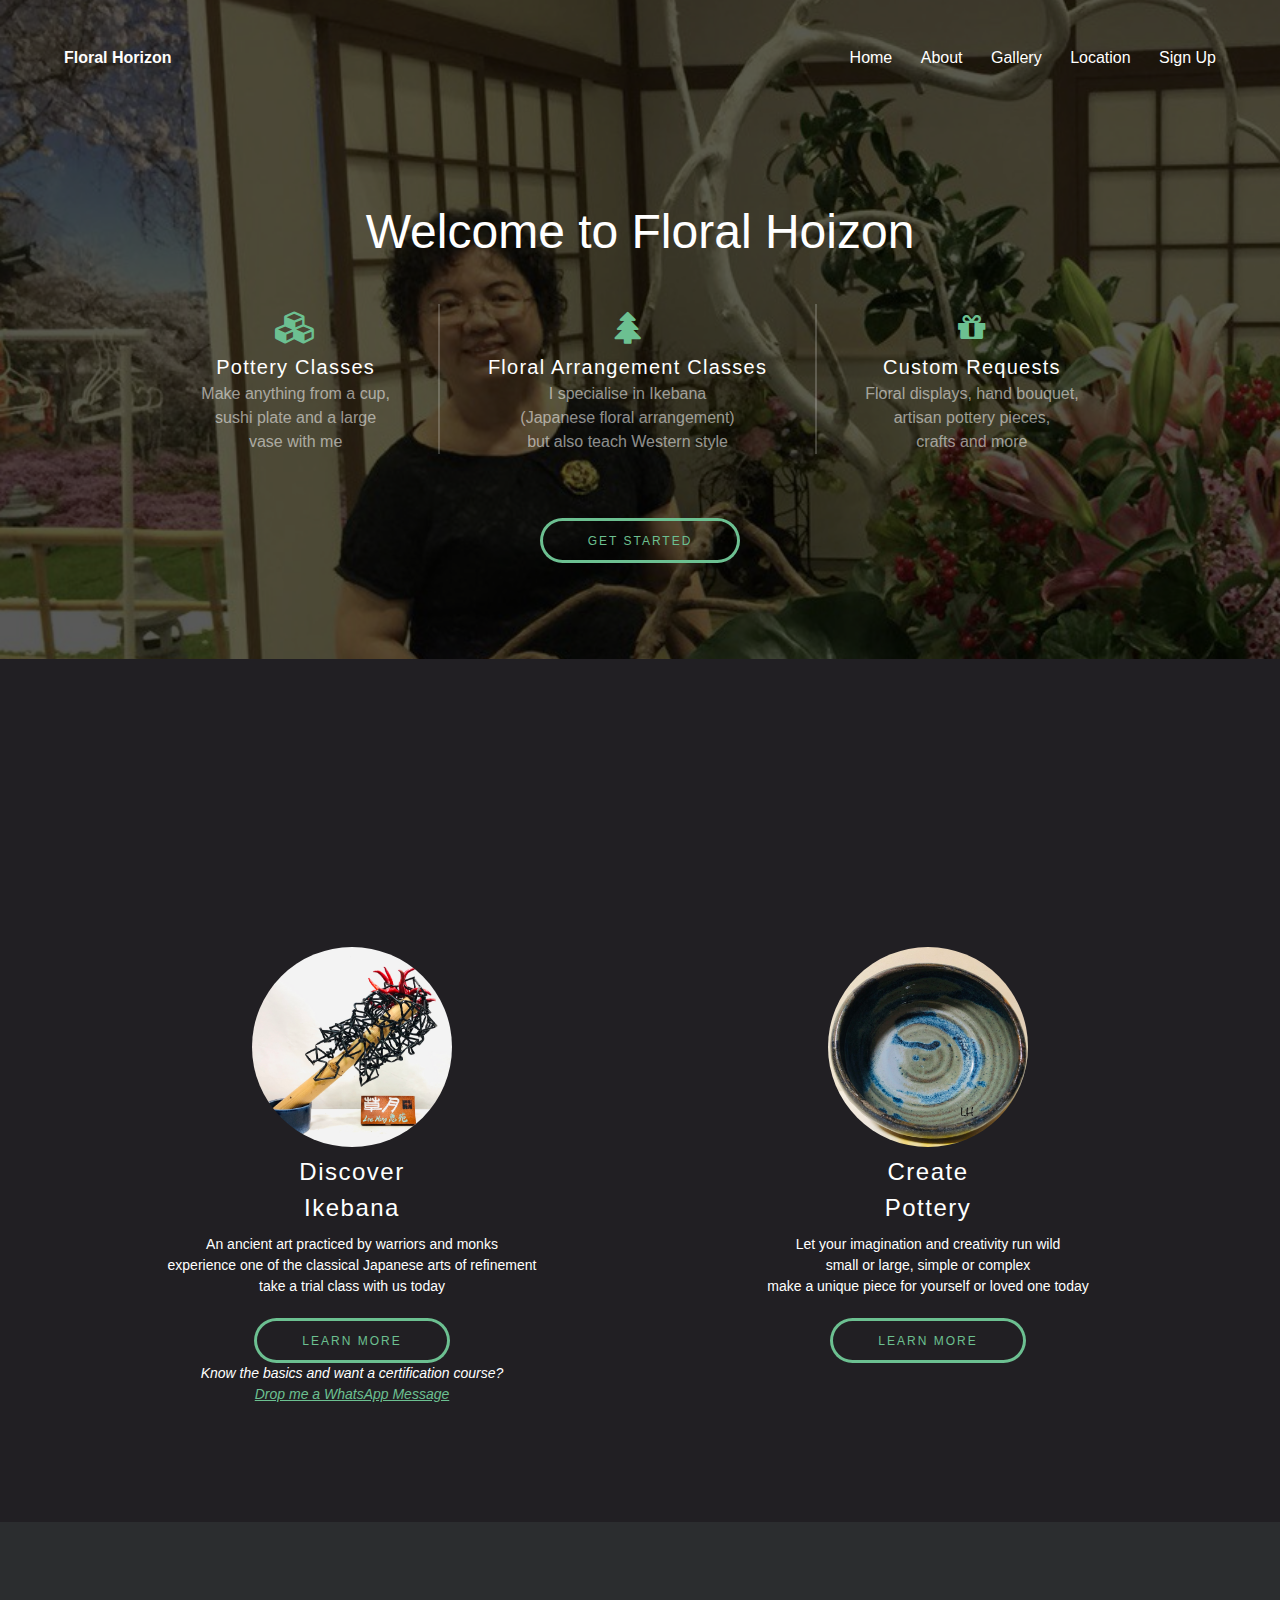
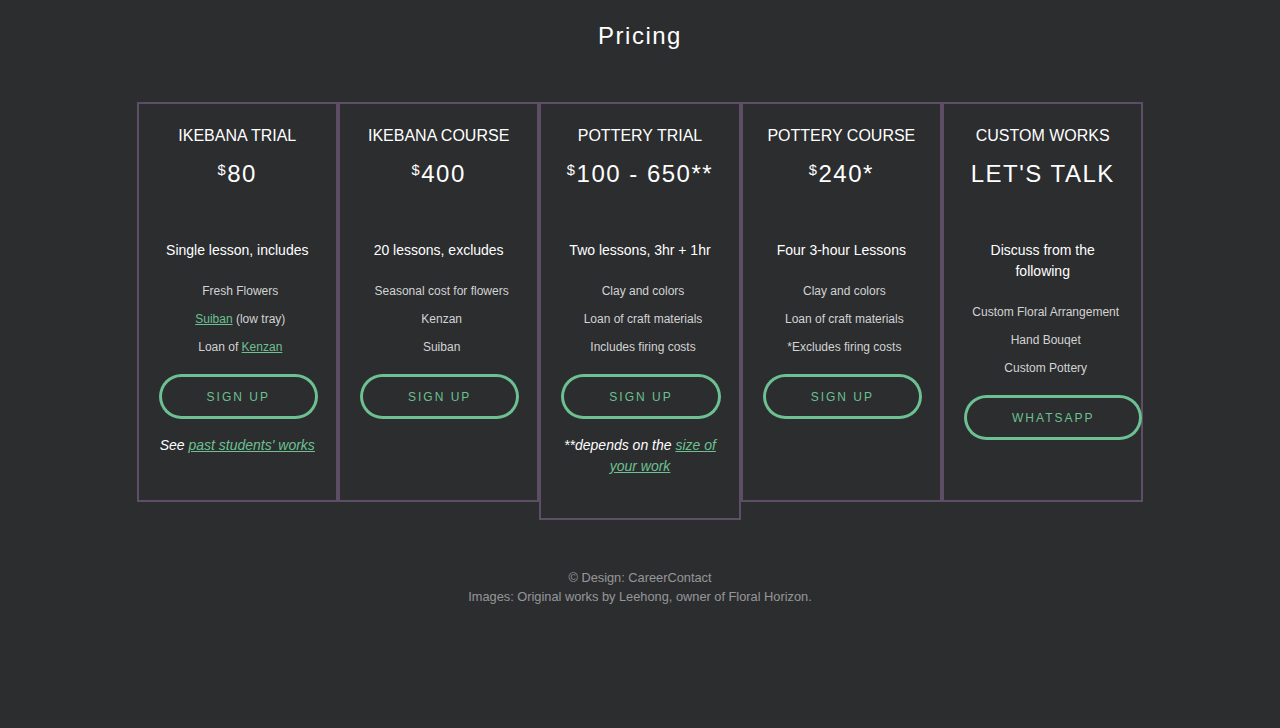
==== index.html @ 563e96a8 "added ikebana trial calendly url" ====
<!DOCTYPE HTML>
<html>
    <link rel="stylesheet" href="https://stackpath.bootstrapcdn.com/bootstrap/4.3.1/css/bootstrap.min.css" integrity="sha384-ggOyR0iXCbMQv3Xipma34MD+dH/1fQ784/j6cY/iJTQUOhcWr7x9JvoRxT2MZw1T" crossorigin="anonymous">

	<head>
		<title>Floral Horizon</title>
		<meta charset="utf-8" />
		<meta name="viewport" content="width=device-width, initial-scale=1" />
		<link rel="stylesheet" href="assets/css/main.css" />
	</head>
	<body>

		<!-- Header -->
			<header id="header">
				<div class="inner">
					<a href="index.html" class="logo"><strong>Floral Horizon</strong></a>
					<nav id="nav">
						<a href="index.html">Home</a>
                        <a href="about.html">About</a>
                        <a href="https://photos.app.goo.gl/8CASXF6sVvpEAdKy6">Gallery</a>
                        <a href="https://g.page/floral-horizon?share">Location</a>
						<a href="https://calendly.com/floralhorizon">Sign Up</a>
					</nav>
					<!-- <a href="#navPanel" class="navPanelToggle"><span class="fa fa-bars"></span></a> -->
				</div>
			</header>

		<!-- Banner -->
			<section id="banner">
				<div class="inner">
					<header>
						<h1>Welcome to Floral Hoizon</h1>
					</header>

					<div class="flex ">
						<div>
							<span class="icon fa-cubes"></span>
							<h3>Pottery Classes</h3>
							<p>Make anything from a cup, <br>sushi plate and a large<br> vase with me</p>
						</div>

                        <div>
							<span class="icon fa-tree"></span>
							<h3>Floral Arrangement Classes</h3>
							<p>I specialise in Ikebana <br>(Japanese floral arrangement)<br> but also teach Western style</p>
						</div>

						<div>
							<span class="icon fa-gift"></span>
							<h3>Custom Requests</h3>
							<p>Floral displays, hand bouquet,<br> artisan pottery pieces, <br> crafts and more</p>
						</div>

					</div>

					<footer>
						<a href="#" class="button1">Get Started</a>
					</footer>
				</div>
			</section>
    <!-- Social Validation-->
			<section id="three" class="wrapper align-center">
				<div class="inner">
                        <script src="https://apps.elfsight.com/p/platform.js" defer></script>
                        <div class="elfsight-app-27585637-2ee4-4f0c-b704-fde4260ad245"></div>
				</div>
            </section>

		<!-- Three -->
			<section id="three" class="wrapper align-center">
				<div class="inner">
					<div class="flex flex-2">
						<article>
							<div class="image round">
								<img src="images/pic01.jpg" height="200", width="200" alt="Ikebana" />
							</div>
							<header>
								<h3>Discover <br />Ikebana</h3>
							</header>
							<p>An ancient art practiced by warriors and monks<br />experience one of the classical Japanese arts of refinement<br />take a trial class with us today</p>
							<footer>
                                <a href="https://www.notion.so/leekahhow/Floral-Horizon-Floral-Arrangement-1-pax-b5958625cb704ef98c9a9e96dd840c4f" class="button1">Learn more</a>
                                <p><i>Know the basics and want a certification course? <br /> <a href="https://api.whatsapp.com/send/?phone=6597400781&text=I%27m+interested+in+your+Ikebana+Certification+Course&app_absent=0">Drop me a WhatsApp Message</a></p></i>
							</footer>
						</article>
						<article>
							<div class="image round">
								<img src="images/pic02.jpg" height="200", width="200" alt="Pottery" />
							</div>
							<header>
								<h3>Create<br /> Pottery</h3>
							</header>
							<p>Let your imagination and creativity run wild<br />small or large, simple or complex<br /> make a unique piece for yourself or loved one today</p>
							<footer>
								<a href="https://www.notion.so/leekahhow/Floral-Horizon-Custom-Pottery-Lesson-1-pax-33af28dbe95b40aa8fe22bbaa8488598" class="button1">Learn More</a>
							</footer>
						</article>
					</div>
				</div>
            </section>
            
		<!-- Footer -->
			<footer id="footer">
				<div class="inner">

					<h3>Pricing</h3>

                    <div class="container group">
                        <div class="grid-1-5">
                          <h2>Ikebana Trial</h2>
                          <h3><sup>$</sup>80</h3>
                          <p>Single lesson, includes</p>
                          <ul>
                            <li>Fresh Flowers</li>
                            <li><a href="https://www.notion.so/leekahhow/Floral-Horizon-Floral-Arrangement-1-pax-b5958625cb704ef98c9a9e96dd840c4f#aacd7828c951431887fbedc198107304">Suiban</a> (low tray)</li>
                            <li>Loan of <a href="https://www.notion.so/leekahhow/Floral-Horizon-Floral-Arrangement-1-pax-b5958625cb704ef98c9a9e96dd840c4f#aacd7828c951431887fbedc198107304">Kenzan</a></li>
                          </ul>
                          <a href="https://calendly.com/floralhorizon/ikebana-inperson" class="button1">Sign Up</a>
                          <i><p class ="pt-3">See <a href="https://www.notion.so/leekahhow/Floral-Horizon-Floral-Arrangement-1-pax-b5958625cb704ef98c9a9e96dd840c4f#d81d3d95dff8499b9c3cbb73b8d3a8b4">past students' works</a></p></i>

                        </div>
                        <div class="grid-1-5">
                          <h2>Ikebana Course</h2>
                          <h3><sup>$</sup>400</h3>
                          <p>20 lessons, excludes</p>
                          <ul>
                            <li>Seasonal cost for flowers</li>
                            <li>Kenzan </li>
                            <li>Suiban </li>
                          </ul>   
                          <a href="" class="button1">Sign Up</a> 
                        </div>
                        <div class="grid-1-5">
                          <h2>Pottery Trial</h2>
                          <h3><sup>$</sup>100 - 650**<span class="small"></span></h3>
                          <p>Two lessons, 3hr + 1hr </p>
                          <ul>
                            <li>Clay and colors</li>
                            <li>Loan of craft materials</li>
                            <li>Includes firing costs</li>
                          </ul> 
                          <a href="" class="button1">Sign Up</a>   
                          <i><p class ="pt-3">**depends on the <a href="https://www.notion.so/leekahhow/Floral-Horizon-Custom-Pottery-Lesson-1-pax-33af28dbe95b40aa8fe22bbaa8488598">size of your work</a></p></i>

                        </div>
                        <div class="grid-1-5">
                          <h2>Pottery Course</h2>
                          <h3><sup>$</sup>240*<span class="small"></span></h3>
                          <p>Four 3-hour Lessons</p>
                          <ul>
                            <li>Clay and colors</li>
                            <li>Loan of craft materials</li>
                            <li>*Excludes firing costs</li>
                          </ul> 
                          <a href="" class="button1">Sign Up</a>   
                        </div>
                        <div class="grid-1-5">
                          <h2>Custom Works</h2>
                          <h3><span class="uppercase">Let's Talk</span></h3>
                          <p>Discuss from the following</p>
                          <ul>
                            <li>Custom Floral Arrangement</li>
                            <li>Hand Bouqet</li>
                            <li>Custom Pottery</li>
                          </ul>
                          <a href="https://api.whatsapp.com/send/?phone=6597400781&text=I%27m+interested+in+getting+a+custom+work&app_absent=0" class="button1">WhatsApp</a>
                        </div>    
                      </div>
                </div>
                <div class="copyright pt-5">
                    &copy; Design: <a href="https://careercontact.cc">CareerContact</a><br> Images: Original works by Leehong, owner of Floral Horizon</a>.
                </div>

			</footer>

		<!-- Scripts -->
			<script src="assets/js/jquery.min.js"></script>
			<script src="assets/js/skel.min.js"></script>
			<script src="assets/js/util.js"></script>
			<script src="assets/js/main.js"></script>

	</body>
</html>
---- assets/css/main.css ----
@charset "UTF-8";
@import url(font-awesome.min.css);
@import "https://fonts.googleapis.com/css?family=Source+Sans+Pro:300,400,600";

/*
	Projection by TEMPLATED
	templated.co @templatedco
	Released for free under the Creative Commons Attribution 3.0 license (templated.co/license)
*/

/* Reset */

html,
body,
div,
span,
applet,
object,
iframe,
h1,
h2,
h3,
h4,
h5,
h6,
p,
blockquote,
pre,
a,
abbr,
acronym,
address,
big,
cite,
code,
del,
dfn,
em,
img,
ins,
kbd,
q,
s,
samp,
small,
strike,
strong,
sub,
sup,
tt,
var,
b,
u,
i,
center,
dl,
dt,
dd,
ol,
ul,
li,
fieldset,
form,
label,
legend,
table,
caption,
tbody,
tfoot,
thead,
tr,
th,
td,
article,
aside,
canvas,
details,
embed,
figure,
figcaption,
footer,
header,
hgroup,
menu,
nav,
output,
ruby,
section,
summary,
time,
mark,
audio,
video {
  margin: 0;
  padding: 0;
  border: 0;
  font-size: 100%;
  font: inherit;
  vertical-align: baseline;
}

article,
aside,
details,
figcaption,
figure,
footer,
header,
hgroup,
menu,
nav,
section {
  display: block;
}
` body {
  line-height: 1;
}

ol,
ul {
  list-style: none;
}

blockquote,
q {
  quotes: none;
}

blockquote:before,
blockquote:after,
q:before,
q:after {
  content: "";
  content: none;
}

table {
  border-collapse: collapse;
  border-spacing: 0;
}

body {
  -webkit-text-size-adjust: none;
}

/* Box Model */

*,
*:before,
*:after {
  -moz-box-sizing: border-box;
  -webkit-box-sizing: border-box;
  box-sizing: border-box;
}

/* Containers */

.container {
  margin-left: auto;
  margin-right: auto;
}

.container.\31 25\25 {
  width: 100%;
  max-width: 100em;
  min-width: 80em;
}

.container.\37 5\25 {
  width: 60em;
}

.container.\35 0\25 {
  width: 40em;
}

.container.\32 5\25 {
  width: 20em;
}

.container {
  width: 80em;
}

@media screen and (max-width: 1680px) {
  .container.\31 25\25 {
    width: 100%;
    max-width: 100em;
    min-width: 80em;
  }

  .container.\37 5\25 {
    width: 60em;
  }

  .container.\35 0\25 {
    width: 40em;
  }

  .container.\32 5\25 {
    width: 20em;
  }

  .container {
    width: 80em;
  }
}

@media screen and (max-width: 1280px) {
  .container.\31 25\25 {
    width: 100%;
    max-width: 81.25em;
    min-width: 65em;
  }

  .container.\37 5\25 {
    width: 48.75em;
  }

  .container.\35 0\25 {
    width: 32.5em;
  }

  .container.\32 5\25 {
    width: 16.25em;
  }

  .container {
    width: 65em;
  }
}

@media screen and (max-width: 980px) {
  .container.\31 25\25 {
    width: 100%;
    max-width: 112.5%;
    min-width: 90%;
  }

  .container.\37 5\25 {
    width: 67.5%;
  }

  .container.\35 0\25 {
    width: 45%;
  }

  .container.\32 5\25 {
    width: 22.5%;
  }

  .container {
    width: 90%;
  }
}

@media screen and (max-width: 736px) {
  .container.\31 25\25 {
    width: 100%;
    max-width: 112.5%;
    min-width: 90%;
  }

  .container.\37 5\25 {
    width: 67.5%;
  }

  .container.\35 0\25 {
    width: 45%;
  }

  .container.\32 5\25 {
    width: 22.5%;
  }

  .container {
    width: 90% !important;
  }
}

@media screen and (max-width: 480px) {
  .container.\31 25\25 {
    width: 100%;
    max-width: 112.5%;
    min-width: 90%;
  }

  .container.\37 5\25 {
    width: 67.5%;
  }

  .container.\35 0\25 {
    width: 45%;
  }

  .container.\32 5\25 {
    width: 22.5%;
  }

  .container {
    width: 90% !important;
  }
}

/* Grid */

.row {
  border-bottom: solid 1px transparent;
  -moz-box-sizing: border-box;
  -webkit-box-sizing: border-box;
  box-sizing: border-box;
}

.row > * {
  float: left;
  -moz-box-sizing: border-box;
  -webkit-box-sizing: border-box;
  box-sizing: border-box;
}

.row:after,
.row:before {
  content: "";
  display: block;
  clear: both;
  height: 0;
}

.row.uniform > * > :first-child {
  margin-top: 0;
}

.row.uniform > * > :last-child {
  margin-bottom: 0;
}

.row.\30 \25 > * {
  padding: 0 0 0 0em;
}

.row.\30 \25 {
  margin: 0 0 -1px 0em;
}

.row.uniform.\30 \25 > * {
  padding: 0em 0 0 0em;
}

.row.uniform.\30 \25 {
  margin: 0em 0 -1px 0em;
}

.row > * {
  padding: 0 0 0 2em;
}

.row {
  margin: 0 0 -1px -2em;
}

.row.uniform > * {
  padding: 2em 0 0 2em;
}

.row.uniform {
  margin: -2em 0 -1px -2em;
}

.row.\32 00\25 > * {
  padding: 0 0 0 4em;
}

.row.\32 00\25 {
  margin: 0 0 -1px -4em;
}

.row.uniform.\32 00\25 > * {
  padding: 4em 0 0 4em;
}

.row.uniform.\32 00\25 {
  margin: -4em 0 -1px -4em;
}

.row.\31 50\25 > * {
  padding: 0 0 0 3em;
}

.row.\31 50\25 {
  margin: 0 0 -1px -3em;
}

.row.uniform.\31 50\25 > * {
  padding: 3em 0 0 3em;
}

.row.uniform.\31 50\25 {
  margin: -3em 0 -1px -3em;
}

.row.\35 0\25 > * {
  padding: 0 0 0 1em;
}

.row.\35 0\25 {
  margin: 0 0 -1px -1em;
}

.row.uniform.\35 0\25 > * {
  padding: 1em 0 0 1em;
}

.row.uniform.\35 0\25 {
  margin: -1em 0 -1px -1em;
}

.row.\32 5\25 > * {
  padding: 0 0 0 0.5em;
}

.row.\32 5\25 {
  margin: 0 0 -1px -0.5em;
}

.row.uniform.\32 5\25 > * {
  padding: 0.5em 0 0 0.5em;
}

.row.uniform.\32 5\25 {
  margin: -0.5em 0 -1px -0.5em;
}

.\31 2u,
.\31 2u\24 {
  width: 100%;
  clear: none;
  margin-left: 0;
}

.\31 1u,
.\31 1u\24 {
  width: 91.6666666667%;
  clear: none;
  margin-left: 0;
}

.\31 0u,
.\31 0u\24 {
  width: 83.3333333333%;
  clear: none;
  margin-left: 0;
}

.\39 u,
.\39 u\24 {
  width: 75%;
  clear: none;
  margin-left: 0;
}

.\38 u,
.\38 u\24 {
  width: 66.6666666667%;
  clear: none;
  margin-left: 0;
}

.\37 u,
.\37 u\24 {
  width: 58.3333333333%;
  clear: none;
  margin-left: 0;
}

.\36 u,
.\36 u\24 {
  width: 50%;
  clear: none;
  margin-left: 0;
}

.\35 u,
.\35 u\24 {
  width: 41.6666666667%;
  clear: none;
  margin-left: 0;
}

.\34 u,
.\34 u\24 {
  width: 33.3333333333%;
  clear: none;
  margin-left: 0;
}

.\33 u,
.\33 u\24 {
  width: 25%;
  clear: none;
  margin-left: 0;
}

.\32 u,
.\32 u\24 {
  width: 16.6666666667%;
  clear: none;
  margin-left: 0;
}

.\31 u,
.\31 u\24 {
  width: 8.3333333333%;
  clear: none;
  margin-left: 0;
}

.\31 2u\24 + *,
.\31 1u\24 + *,
.\31 0u\24 + *,
.\39 u\24 + *,
.\38 u\24 + *,
.\37 u\24 + *,
.\36 u\24 + *,
.\35 u\24 + *,
.\34 u\24 + *,
.\33 u\24 + *,
.\32 u\24 + *,
.\31 u\24 + * {
  clear: left;
}

.\-11u {
  margin-left: 91.66667%;
}

.\-10u {
  margin-left: 83.33333%;
}

.\-9u {
  margin-left: 75%;
}

.\-8u {
  margin-left: 66.66667%;
}

.\-7u {
  margin-left: 58.33333%;
}

.\-6u {
  margin-left: 50%;
}

.\-5u {
  margin-left: 41.66667%;
}

.\-4u {
  margin-left: 33.33333%;
}

.\-3u {
  margin-left: 25%;
}

.\-2u {
  margin-left: 16.66667%;
}

.\-1u {
  margin-left: 8.33333%;
}

@media screen and (max-width: 1680px) {
  .row > * {
    padding: 0 0 0 2em;
  }

  .row {
    margin: 0 0 -1px -2em;
  }

  .row.uniform > * {
    padding: 2em 0 0 2em;
  }

  .row.uniform {
    margin: -2em 0 -1px -2em;
  }

  .row.\32 00\25 > * {
    padding: 0 0 0 4em;
  }

  .row.\32 00\25 {
    margin: 0 0 -1px -4em;
  }

  .row.uniform.\32 00\25 > * {
    padding: 4em 0 0 4em;
  }

  .row.uniform.\32 00\25 {
    margin: -4em 0 -1px -4em;
  }

  .row.\31 50\25 > * {
    padding: 0 0 0 3em;
  }

  .row.\31 50\25 {
    margin: 0 0 -1px -3em;
  }

  .row.uniform.\31 50\25 > * {
    padding: 3em 0 0 3em;
  }

  .row.uniform.\31 50\25 {
    margin: -3em 0 -1px -3em;
  }

  .row.\35 0\25 > * {
    padding: 0 0 0 1em;
  }

  .row.\35 0\25 {
    margin: 0 0 -1px -1em;
  }

  .row.uniform.\35 0\25 > * {
    padding: 1em 0 0 1em;
  }

  .row.uniform.\35 0\25 {
    margin: -1em 0 -1px -1em;
  }

  .row.\32 5\25 > * {
    padding: 0 0 0 0.5em;
  }

  .row.\32 5\25 {
    margin: 0 0 -1px -0.5em;
  }

  .row.uniform.\32 5\25 > * {
    padding: 0.5em 0 0 0.5em;
  }

  .row.uniform.\32 5\25 {
    margin: -0.5em 0 -1px -0.5em;
  }

  .\31 2u\28xlarge\29,
  .\31 2u\24\28xlarge\29 {
    width: 100%;
    clear: none;
    margin-left: 0;
  }

  .\31 1u\28xlarge\29,
  .\31 1u\24\28xlarge\29 {
    width: 91.6666666667%;
    clear: none;
    margin-left: 0;
  }

  .\31 0u\28xlarge\29,
  .\31 0u\24\28xlarge\29 {
    width: 83.3333333333%;
    clear: none;
    margin-left: 0;
  }

  .\39 u\28xlarge\29,
  .\39 u\24\28xlarge\29 {
    width: 75%;
    clear: none;
    margin-left: 0;
  }

  .\38 u\28xlarge\29,
  .\38 u\24\28xlarge\29 {
    width: 66.6666666667%;
    clear: none;
    margin-left: 0;
  }

  .\37 u\28xlarge\29,
  .\37 u\24\28xlarge\29 {
    width: 58.3333333333%;
    clear: none;
    margin-left: 0;
  }

  .\36 u\28xlarge\29,
  .\36 u\24\28xlarge\29 {
    width: 50%;
    clear: none;
    margin-left: 0;
  }

  .\35 u\28xlarge\29,
  .\35 u\24\28xlarge\29 {
    width: 41.6666666667%;
    clear: none;
    margin-left: 0;
  }

  .\34 u\28xlarge\29,
  .\34 u\24\28xlarge\29 {
    width: 33.3333333333%;
    clear: none;
    margin-left: 0;
  }

  .\33 u\28xlarge\29,
  .\33 u\24\28xlarge\29 {
    width: 25%;
    clear: none;
    margin-left: 0;
  }

  .\32 u\28xlarge\29,
  .\32 u\24\28xlarge\29 {
    width: 16.6666666667%;
    clear: none;
    margin-left: 0;
  }

  .\31 u\28xlarge\29,
  .\31 u\24\28xlarge\29 {
    width: 8.3333333333%;
    clear: none;
    margin-left: 0;
  }

  .\31 2u\24\28xlarge\29 + *,
  .\31 1u\24\28xlarge\29 + *,
  .\31 0u\24\28xlarge\29 + *,
  .\39 u\24\28xlarge\29 + *,
  .\38 u\24\28xlarge\29 + *,
  .\37 u\24\28xlarge\29 + *,
  .\36 u\24\28xlarge\29 + *,
  .\35 u\24\28xlarge\29 + *,
  .\34 u\24\28xlarge\29 + *,
  .\33 u\24\28xlarge\29 + *,
  .\32 u\24\28xlarge\29 + *,
  .\31 u\24\28xlarge\29 + * {
    clear: left;
  }

  .\-11u\28xlarge\29 {
    margin-left: 91.66667%;
  }

  .\-10u\28xlarge\29 {
    margin-left: 83.33333%;
  }

  .\-9u\28xlarge\29 {
    margin-left: 75%;
  }

  .\-8u\28xlarge\29 {
    margin-left: 66.66667%;
  }

  .\-7u\28xlarge\29 {
    margin-left: 58.33333%;
  }

  .\-6u\28xlarge\29 {
    margin-left: 50%;
  }

  .\-5u\28xlarge\29 {
    margin-left: 41.66667%;
  }

  .\-4u\28xlarge\29 {
    margin-left: 33.33333%;
  }

  .\-3u\28xlarge\29 {
    margin-left: 25%;
  }

  .\-2u\28xlarge\29 {
    margin-left: 16.66667%;
  }

  .\-1u\28xlarge\29 {
    margin-left: 8.33333%;
  }
}

@media screen and (max-width: 1280px) {
  .row > * {
    padding: 0 0 0 1.5em;
  }

  .row {
    margin: 0 0 -1px -1.5em;
  }

  .row.uniform > * {
    padding: 1.5em 0 0 1.5em;
  }

  .row.uniform {
    margin: -1.5em 0 -1px -1.5em;
  }

  .row.\32 00\25 > * {
    padding: 0 0 0 3em;
  }

  .row.\32 00\25 {
    margin: 0 0 -1px -3em;
  }

  .row.uniform.\32 00\25 > * {
    padding: 3em 0 0 3em;
  }

  .row.uniform.\32 00\25 {
    margin: -3em 0 -1px -3em;
  }

  .row.\31 50\25 > * {
    padding: 0 0 0 2.25em;
  }

  .row.\31 50\25 {
    margin: 0 0 -1px -2.25em;
  }

  .row.uniform.\31 50\25 > * {
    padding: 2.25em 0 0 2.25em;
  }

  .row.uniform.\31 50\25 {
    margin: -2.25em 0 -1px -2.25em;
  }

  .row.\35 0\25 > * {
    padding: 0 0 0 0.75em;
  }

  .row.\35 0\25 {
    margin: 0 0 -1px -0.75em;
  }

  .row.uniform.\35 0\25 > * {
    padding: 0.75em 0 0 0.75em;
  }

  .row.uniform.\35 0\25 {
    margin: -0.75em 0 -1px -0.75em;
  }

  .row.\32 5\25 > * {
    padding: 0 0 0 0.375em;
  }

  .row.\32 5\25 {
    margin: 0 0 -1px -0.375em;
  }

  .row.uniform.\32 5\25 > * {
    padding: 0.375em 0 0 0.375em;
  }

  .row.uniform.\32 5\25 {
    margin: -0.375em 0 -1px -0.375em;
  }

  .\31 2u\28large\29,
  .\31 2u\24\28large\29 {
    width: 100%;
    clear: none;
    margin-left: 0;
  }

  .\31 1u\28large\29,
  .\31 1u\24\28large\29 {
    width: 91.6666666667%;
    clear: none;
    margin-left: 0;
  }

  .\31 0u\28large\29,
  .\31 0u\24\28large\29 {
    width: 83.3333333333%;
    clear: none;
    margin-left: 0;
  }

  .\39 u\28large\29,
  .\39 u\24\28large\29 {
    width: 75%;
    clear: none;
    margin-left: 0;
  }

  .\38 u\28large\29,
  .\38 u\24\28large\29 {
    width: 66.6666666667%;
    clear: none;
    margin-left: 0;
  }

  .\37 u\28large\29,
  .\37 u\24\28large\29 {
    width: 58.3333333333%;
    clear: none;
    margin-left: 0;
  }

  .\36 u\28large\29,
  .\36 u\24\28large\29 {
    width: 50%;
    clear: none;
    margin-left: 0;
  }

  .\35 u\28large\29,
  .\35 u\24\28large\29 {
    width: 41.6666666667%;
    clear: none;
    margin-left: 0;
  }

  .\34 u\28large\29,
  .\34 u\24\28large\29 {
    width: 33.3333333333%;
    clear: none;
    margin-left: 0;
  }

  .\33 u\28large\29,
  .\33 u\24\28large\29 {
    width: 25%;
    clear: none;
    margin-left: 0;
  }

  .\32 u\28large\29,
  .\32 u\24\28large\29 {
    width: 16.6666666667%;
    clear: none;
    margin-left: 0;
  }

  .\31 u\28large\29,
  .\31 u\24\28large\29 {
    width: 8.3333333333%;
    clear: none;
    margin-left: 0;
  }

  .\31 2u\24\28large\29 + *,
  .\31 1u\24\28large\29 + *,
  .\31 0u\24\28large\29 + *,
  .\39 u\24\28large\29 + *,
  .\38 u\24\28large\29 + *,
  .\37 u\24\28large\29 + *,
  .\36 u\24\28large\29 + *,
  .\35 u\24\28large\29 + *,
  .\34 u\24\28large\29 + *,
  .\33 u\24\28large\29 + *,
  .\32 u\24\28large\29 + *,
  .\31 u\24\28large\29 + * {
    clear: left;
  }

  .\-11u\28large\29 {
    margin-left: 91.66667%;
  }

  .\-10u\28large\29 {
    margin-left: 83.33333%;
  }

  .\-9u\28large\29 {
    margin-left: 75%;
  }

  .\-8u\28large\29 {
    margin-left: 66.66667%;
  }

  .\-7u\28large\29 {
    margin-left: 58.33333%;
  }

  .\-6u\28large\29 {
    margin-left: 50%;
  }

  .\-5u\28large\29 {
    margin-left: 41.66667%;
  }

  .\-4u\28large\29 {
    margin-left: 33.33333%;
  }

  .\-3u\28large\29 {
    margin-left: 25%;
  }

  .\-2u\28large\29 {
    margin-left: 16.66667%;
  }

  .\-1u\28large\29 {
    margin-left: 8.33333%;
  }
}

@media screen and (max-width: 980px) {
  .row > * {
    padding: 0 0 0 1.5em;
  }

  .row {
    margin: 0 0 -1px -1.5em;
  }

  .row.uniform > * {
    padding: 1.5em 0 0 1.5em;
  }

  .row.uniform {
    margin: -1.5em 0 -1px -1.5em;
  }

  .row.\32 00\25 > * {
    padding: 0 0 0 3em;
  }

  .row.\32 00\25 {
    margin: 0 0 -1px -3em;
  }

  .row.uniform.\32 00\25 > * {
    padding: 3em 0 0 3em;
  }

  .row.uniform.\32 00\25 {
    margin: -3em 0 -1px -3em;
  }

  .row.\31 50\25 > * {
    padding: 0 0 0 2.25em;
  }

  .row.\31 50\25 {
    margin: 0 0 -1px -2.25em;
  }

  .row.uniform.\31 50\25 > * {
    padding: 2.25em 0 0 2.25em;
  }

  .row.uniform.\31 50\25 {
    margin: -2.25em 0 -1px -2.25em;
  }

  .row.\35 0\25 > * {
    padding: 0 0 0 0.75em;
  }

  .row.\35 0\25 {
    margin: 0 0 -1px -0.75em;
  }

  .row.uniform.\35 0\25 > * {
    padding: 0.75em 0 0 0.75em;
  }

  .row.uniform.\35 0\25 {
    margin: -0.75em 0 -1px -0.75em;
  }

  .row.\32 5\25 > * {
    padding: 0 0 0 0.375em;
  }

  .row.\32 5\25 {
    margin: 0 0 -1px -0.375em;
  }

  .row.uniform.\32 5\25 > * {
    padding: 0.375em 0 0 0.375em;
  }

  .row.uniform.\32 5\25 {
    margin: -0.375em 0 -1px -0.375em;
  }

  .\31 2u\28medium\29,
  .\31 2u\24\28medium\29 {
    width: 100%;
    clear: none;
    margin-left: 0;
  }

  .\31 1u\28medium\29,
  .\31 1u\24\28medium\29 {
    width: 91.6666666667%;
    clear: none;
    margin-left: 0;
  }

  .\31 0u\28medium\29,
  .\31 0u\24\28medium\29 {
    width: 83.3333333333%;
    clear: none;
    margin-left: 0;
  }

  .\39 u\28medium\29,
  .\39 u\24\28medium\29 {
    width: 75%;
    clear: none;
    margin-left: 0;
  }

  .\38 u\28medium\29,
  .\38 u\24\28medium\29 {
    width: 66.6666666667%;
    clear: none;
    margin-left: 0;
  }

  .\37 u\28medium\29,
  .\37 u\24\28medium\29 {
    width: 58.3333333333%;
    clear: none;
    margin-left: 0;
  }

  .\36 u\28medium\29,
  .\36 u\24\28medium\29 {
    width: 50%;
    clear: none;
    margin-left: 0;
  }

  .\35 u\28medium\29,
  .\35 u\24\28medium\29 {
    width: 41.6666666667%;
    clear: none;
    margin-left: 0;
  }

  .\34 u\28medium\29,
  .\34 u\24\28medium\29 {
    width: 33.3333333333%;
    clear: none;
    margin-left: 0;
  }

  .\33 u\28medium\29,
  .\33 u\24\28medium\29 {
    width: 25%;
    clear: none;
    margin-left: 0;
  }

  .\32 u\28medium\29,
  .\32 u\24\28medium\29 {
    width: 16.6666666667%;
    clear: none;
    margin-left: 0;
  }

  .\31 u\28medium\29,
  .\31 u\24\28medium\29 {
    width: 8.3333333333%;
    clear: none;
    margin-left: 0;
  }

  .\31 2u\24\28medium\29 + *,
  .\31 1u\24\28medium\29 + *,
  .\31 0u\24\28medium\29 + *,
  .\39 u\24\28medium\29 + *,
  .\38 u\24\28medium\29 + *,
  .\37 u\24\28medium\29 + *,
  .\36 u\24\28medium\29 + *,
  .\35 u\24\28medium\29 + *,
  .\34 u\24\28medium\29 + *,
  .\33 u\24\28medium\29 + *,
  .\32 u\24\28medium\29 + *,
  .\31 u\24\28medium\29 + * {
    clear: left;
  }

  .\-11u\28medium\29 {
    margin-left: 91.66667%;
  }

  .\-10u\28medium\29 {
    margin-left: 83.33333%;
  }

  .\-9u\28medium\29 {
    margin-left: 75%;
  }

  .\-8u\28medium\29 {
    margin-left: 66.66667%;
  }

  .\-7u\28medium\29 {
    margin-left: 58.33333%;
  }

  .\-6u\28medium\29 {
    margin-left: 50%;
  }

  .\-5u\28medium\29 {
    margin-left: 41.66667%;
  }

  .\-4u\28medium\29 {
    margin-left: 33.33333%;
  }

  .\-3u\28medium\29 {
    margin-left: 25%;
  }

  .\-2u\28medium\29 {
    margin-left: 16.66667%;
  }

  .\-1u\28medium\29 {
    margin-left: 8.33333%;
  }
}

@media screen and (max-width: 736px) {
  .row > * {
    padding: 0 0 0 1.25em;
  }

  .row {
    margin: 0 0 -1px -1.25em;
  }

  .row.uniform > * {
    padding: 1.25em 0 0 1.25em;
  }

  .row.uniform {
    margin: -1.25em 0 -1px -1.25em;
  }

  .row.\32 00\25 > * {
    padding: 0 0 0 2.5em;
  }

  .row.\32 00\25 {
    margin: 0 0 -1px -2.5em;
  }

  .row.uniform.\32 00\25 > * {
    padding: 2.5em 0 0 2.5em;
  }

  .row.uniform.\32 00\25 {
    margin: -2.5em 0 -1px -2.5em;
  }

  .row.\31 50\25 > * {
    padding: 0 0 0 1.875em;
  }

  .row.\31 50\25 {
    margin: 0 0 -1px -1.875em;
  }

  .row.uniform.\31 50\25 > * {
    padding: 1.875em 0 0 1.875em;
  }

  .row.uniform.\31 50\25 {
    margin: -1.875em 0 -1px -1.875em;
  }

  .row.\35 0\25 > * {
    padding: 0 0 0 0.625em;
  }

  .row.\35 0\25 {
    margin: 0 0 -1px -0.625em;
  }

  .row.uniform.\35 0\25 > * {
    padding: 0.625em 0 0 0.625em;
  }

  .row.uniform.\35 0\25 {
    margin: -0.625em 0 -1px -0.625em;
  }

  .row.\32 5\25 > * {
    padding: 0 0 0 0.3125em;
  }

  .row.\32 5\25 {
    margin: 0 0 -1px -0.3125em;
  }

  .row.uniform.\32 5\25 > * {
    padding: 0.3125em 0 0 0.3125em;
  }

  .row.uniform.\32 5\25 {
    margin: -0.3125em 0 -1px -0.3125em;
  }

  .\31 2u\28small\29,
  .\31 2u\24\28small\29 {
    width: 100%;
    clear: none;
    margin-left: 0;
  }

  .\31 1u\28small\29,
  .\31 1u\24\28small\29 {
    width: 91.6666666667%;
    clear: none;
    margin-left: 0;
  }

  .\31 0u\28small\29,
  .\31 0u\24\28small\29 {
    width: 83.3333333333%;
    clear: none;
    margin-left: 0;
  }

  .\39 u\28small\29,
  .\39 u\24\28small\29 {
    width: 75%;
    clear: none;
    margin-left: 0;
  }

  .\38 u\28small\29,
  .\38 u\24\28small\29 {
    width: 66.6666666667%;
    clear: none;
    margin-left: 0;
  }

  .\37 u\28small\29,
  .\37 u\24\28small\29 {
    width: 58.3333333333%;
    clear: none;
    margin-left: 0;
  }

  .\36 u\28small\29,
  .\36 u\24\28small\29 {
    width: 50%;
    clear: none;
    margin-left: 0;
  }

  .\35 u\28small\29,
  .\35 u\24\28small\29 {
    width: 41.6666666667%;
    clear: none;
    margin-left: 0;
  }

  .\34 u\28small\29,
  .\34 u\24\28small\29 {
    width: 33.3333333333%;
    clear: none;
    margin-left: 0;
  }

  .\33 u\28small\29,
  .\33 u\24\28small\29 {
    width: 25%;
    clear: none;
    margin-left: 0;
  }

  .\32 u\28small\29,
  .\32 u\24\28small\29 {
    width: 16.6666666667%;
    clear: none;
    margin-left: 0;
  }

  .\31 u\28small\29,
  .\31 u\24\28small\29 {
    width: 8.3333333333%;
    clear: none;
    margin-left: 0;
  }

  .\31 2u\24\28small\29 + *,
  .\31 1u\24\28small\29 + *,
  .\31 0u\24\28small\29 + *,
  .\39 u\24\28small\29 + *,
  .\38 u\24\28small\29 + *,
  .\37 u\24\28small\29 + *,
  .\36 u\24\28small\29 + *,
  .\35 u\24\28small\29 + *,
  .\34 u\24\28small\29 + *,
  .\33 u\24\28small\29 + *,
  .\32 u\24\28small\29 + *,
  .\31 u\24\28small\29 + * {
    clear: left;
  }

  .\-11u\28small\29 {
    margin-left: 91.66667%;
  }

  .\-10u\28small\29 {
    margin-left: 83.33333%;
  }

  .\-9u\28small\29 {
    margin-left: 75%;
  }

  .\-8u\28small\29 {
    margin-left: 66.66667%;
  }

  .\-7u\28small\29 {
    margin-left: 58.33333%;
  }

  .\-6u\28small\29 {
    margin-left: 50%;
  }

  .\-5u\28small\29 {
    margin-left: 41.66667%;
  }

  .\-4u\28small\29 {
    margin-left: 33.33333%;
  }

  .\-3u\28small\29 {
    margin-left: 25%;
  }

  .\-2u\28small\29 {
    margin-left: 16.66667%;
  }

  .\-1u\28small\29 {
    margin-left: 8.33333%;
  }
}

@media screen and (max-width: 480px) {
  .row > * {
    padding: 0 0 0 1.25em;
  }

  .row {
    margin: 0 0 -1px -1.25em;
  }

  .row.uniform > * {
    padding: 1.25em 0 0 1.25em;
  }

  .row.uniform {
    margin: -1.25em 0 -1px -1.25em;
  }

  .row.\32 00\25 > * {
    padding: 0 0 0 2.5em;
  }

  .row.\32 00\25 {
    margin: 0 0 -1px -2.5em;
  }

  .row.uniform.\32 00\25 > * {
    padding: 2.5em 0 0 2.5em;
  }

  .row.uniform.\32 00\25 {
    margin: -2.5em 0 -1px -2.5em;
  }

  .row.\31 50\25 > * {
    padding: 0 0 0 1.875em;
  }

  .row.\31 50\25 {
    margin: 0 0 -1px -1.875em;
  }

  .row.uniform.\31 50\25 > * {
    padding: 1.875em 0 0 1.875em;
  }

  .row.uniform.\31 50\25 {
    margin: -1.875em 0 -1px -1.875em;
  }

  .row.\35 0\25 > * {
    padding: 0 0 0 0.625em;
  }

  .row.\35 0\25 {
    margin: 0 0 -1px -0.625em;
  }

  .row.uniform.\35 0\25 > * {
    padding: 0.625em 0 0 0.625em;
  }

  .row.uniform.\35 0\25 {
    margin: -0.625em 0 -1px -0.625em;
  }

  .row.\32 5\25 > * {
    padding: 0 0 0 0.3125em;
  }

  .row.\32 5\25 {
    margin: 0 0 -1px -0.3125em;
  }

  .row.uniform.\32 5\25 > * {
    padding: 0.3125em 0 0 0.3125em;
  }

  .row.uniform.\32 5\25 {
    margin: -0.3125em 0 -1px -0.3125em;
  }

  .\31 2u\28xsmall\29,
  .\31 2u\24\28xsmall\29 {
    width: 100%;
    clear: none;
    margin-left: 0;
  }

  .\31 1u\28xsmall\29,
  .\31 1u\24\28xsmall\29 {
    width: 91.6666666667%;
    clear: none;
    margin-left: 0;
  }

  .\31 0u\28xsmall\29,
  .\31 0u\24\28xsmall\29 {
    width: 83.3333333333%;
    clear: none;
    margin-left: 0;
  }

  .\39 u\28xsmall\29,
  .\39 u\24\28xsmall\29 {
    width: 75%;
    clear: none;
    margin-left: 0;
  }

  .\38 u\28xsmall\29,
  .\38 u\24\28xsmall\29 {
    width: 66.6666666667%;
    clear: none;
    margin-left: 0;
  }

  .\37 u\28xsmall\29,
  .\37 u\24\28xsmall\29 {
    width: 58.3333333333%;
    clear: none;
    margin-left: 0;
  }

  .\36 u\28xsmall\29,
  .\36 u\24\28xsmall\29 {
    width: 50%;
    clear: none;
    margin-left: 0;
  }

  .\35 u\28xsmall\29,
  .\35 u\24\28xsmall\29 {
    width: 41.6666666667%;
    clear: none;
    margin-left: 0;
  }

  .\34 u\28xsmall\29,
  .\34 u\24\28xsmall\29 {
    width: 33.3333333333%;
    clear: none;
    margin-left: 0;
  }

  .\33 u\28xsmall\29,
  .\33 u\24\28xsmall\29 {
    width: 25%;
    clear: none;
    margin-left: 0;
  }

  .\32 u\28xsmall\29,
  .\32 u\24\28xsmall\29 {
    width: 16.6666666667%;
    clear: none;
    margin-left: 0;
  }

  .\31 u\28xsmall\29,
  .\31 u\24\28xsmall\29 {
    width: 8.3333333333%;
    clear: none;
    margin-left: 0;
  }

  .\31 2u\24\28xsmall\29 + *,
  .\31 1u\24\28xsmall\29 + *,
  .\31 0u\24\28xsmall\29 + *,
  .\39 u\24\28xsmall\29 + *,
  .\38 u\24\28xsmall\29 + *,
  .\37 u\24\28xsmall\29 + *,
  .\36 u\24\28xsmall\29 + *,
  .\35 u\24\28xsmall\29 + *,
  .\34 u\24\28xsmall\29 + *,
  .\33 u\24\28xsmall\29 + *,
  .\32 u\24\28xsmall\29 + *,
  .\31 u\24\28xsmall\29 + * {
    clear: left;
  }

  .\-11u\28xsmall\29 {
    margin-left: 91.66667%;
  }

  .\-10u\28xsmall\29 {
    margin-left: 83.33333%;
  }

  .\-9u\28xsmall\29 {
    margin-left: 75%;
  }

  .\-8u\28xsmall\29 {
    margin-left: 66.66667%;
  }

  .\-7u\28xsmall\29 {
    margin-left: 58.33333%;
  }

  .\-6u\28xsmall\29 {
    margin-left: 50%;
  }

  .\-5u\28xsmall\29 {
    margin-left: 41.66667%;
  }

  .\-4u\28xsmall\29 {
    margin-left: 33.33333%;
  }

  .\-3u\28xsmall\29 {
    margin-left: 25%;
  }

  .\-2u\28xsmall\29 {
    margin-left: 16.66667%;
  }

  .\-1u\28xsmall\29 {
    margin-left: 8.33333%;
  }
}

/* Basic */

@-ms-viewport {
  width: device-width;
}

body {
  -ms-overflow-style: scrollbar;
}

@media screen and (max-width: 480px) {
  html,
  body {
    min-width: 320px;
  }
}

body {
  background: #fff;
}

body.is-loading *,
body.is-loading *:before,
body.is-loading *:after {
  -moz-animation: none !important;
  -webkit-animation: none !important;
  -ms-animation: none !important;
  animation: none !important;
  -moz-transition: none !important;
  -webkit-transition: none !important;
  -ms-transition: none !important;
  transition: none !important;
}

/* Type */

body,
input,
select,
textarea {
  color: #9a9a9a;
  font-family: "Source Sans Pro", Arial, Helvetica, sans-serif;
  font-size: 14pt;
  font-weight: 400;
  line-height: 1.65;
}

@media screen and (max-width: 1680px) {
  body,
  input,
  select,
  textarea {
    font-size: 12pt;
  }
}

@media screen and (max-width: 1280px) {
  body,
  input,
  select,
  textarea {
    font-size: 12pt;
  }
}

@media screen and (max-width: 980px) {
  body,
  input,
  select,
  textarea {
    font-size: 12pt;
  }
}

@media screen and (max-width: 736px) {
  body,
  input,
  select,
  textarea {
    font-size: 12pt;
  }
}

@media screen and (max-width: 480px) {
  body,
  input,
  select,
  textarea {
    font-size: 12pt;
  }
}

a {
  color: #6cc091;
  text-decoration: underline;
}

a:hover {
  text-decoration: none;
}

strong,
b {
  color: #555;
  font-weight: 600;
}

em,
i {
  font-style: italic;
}

p {
  margin: 0 0 2em 0;
}

h1,
h2,
h3,
h4,
h5,
h6 {
  color: #555;
  font-weight: 400;
  line-height: 1.5;
  margin: 0 0 1em 0;
}

h1 a,
h2 a,
h3 a,
h4 a,
h5 a,
h6 a {
  color: inherit;
  text-decoration: none;
}

h2 {
  font-size: 1.85em;
  font-weight: 300;
}

h3 {
  font-size: 1.75em;
}

@media screen and (max-width: 480px) {
  h3 {
    font-size: 1.25em;
  }
}

h4 {
  font-size: 1.5em;
}

h5 {
  font-size: 0.9em;
}

h6 {
  font-size: 0.7em;
}

sub {
  font-size: 0.8em;
  position: relative;
  top: 0.5em;
}

sup {
  font-size: 0.8em;
  position: relative;
  top: -0.5em;
}

blockquote {
  border-left: solid 4px #dbdbdb;
  font-style: italic;
  margin: 0 0 2em 0;
  padding: 0.5em 0 0.5em 2em;
}

code {
  background: rgba(144, 144, 144, 0.075);
  border-radius: 0;
  border: solid 1px #dbdbdb;
  font-family: "Courier New", monospace;
  font-size: 0.9em;
  margin: 0 0.25em;
  padding: 0.25em 0.65em;
}

pre {
  -webkit-overflow-scrolling: touch;
  font-family: "Courier New", monospace;
  font-size: 0.9em;
  margin: 0 0 2em 0;
}

pre code {
  display: block;
  line-height: 1.75;
  padding: 1em 1.5em;
  overflow-x: auto;
}

hr {
  border: 0;
  border-bottom: solid 1px #dbdbdb;
  margin: 2em 0;
}

hr.major {
  margin: 3em 0;
}

.align-left {
  text-align: left;
}

.align-center {
  text-align: center;
}

.align-right {
  text-align: right;
}

.inner {
  max-width: 75em;
  margin: 0 auto;
}

@media screen and (max-width: 1280px) {
  .inner {
    max-width: 90%;
  }
}

@media screen and (max-width: 480px) {
  .inner {
    max-width: 90%;
  }
}

/* Section/Article */

section.special,
article.special {
  text-align: center;
}

section.special article,
article.special article {
  text-align: left;
}

section.wrapper,
article.wrapper {
  padding: 6em 0;
}

section.wrapper header,
article.wrapper header {
  margin-bottom: 4em;
}

section.wrapper header h2,
article.wrapper header h2 {
  font-size: 2.75em;
  margin: 0 0 0.5em 0;
}

section.wrapper header p,
article.wrapper header p {
  font-size: 1em;
}

section.wrapper article header,
article.wrapper article header {
  margin: 0;
}

@media screen and (max-width: 980px) {
  section.wrapper,
  article.wrapper {
    padding: 4em 0;
  }
}

@media screen and (max-width: 736px) {
  section.wrapper,
  article.wrapper {
    padding: 3em 0;
  }

  section.wrapper header,
  article.wrapper header {
    margin-bottom: 2em;
  }

  section.wrapper header h2,
  article.wrapper header h2 {
    font-size: 2em;
  }

  section.wrapper header p,
  article.wrapper header p {
    font-size: 0.9em;
  }
}

@media screen and (max-width: 480px) {
  section.wrapper article,
  article.wrapper article {
    text-align: center;
  }
}

header p {
  color: #bbb;
  position: relative;
  margin: 0 0 1.5em 0;
}

header h2 + p {
  font-size: 1.25em;
  margin-top: -1em;
}

header h3 + p {
  font-size: 1.1em;
  margin-top: -0.8em;
}

header h4 + p,
header h5 + p,
header h6 + p {
  font-size: 0.9em;
  margin-top: -0.6em;
}

/* Flex */

.flex {
  display: -ms-flexbox;
  -ms-flex-wrap: wrap;
  -ms-flex-pack: justify;
  -moz-justify-content: space-between;
  -webkit-justify-content: space-between;
  -ms-justify-content: space-between;
  justify-content: space-between;
  display: -moz-flex;
  display: -webkit-flex;
  display: -ms-flex;
  display: flex;
  -moz-flex-wrap: wrap;
  -webkit-flex-wrap: wrap;
  -ms-flex-wrap: wrap;
  flex-wrap: wrap;
  width: 100%;
}

.flex.flex-2 {
  -moz-justify-content: space-between;
  -webkit-justify-content: space-between;
  -ms-justify-content: space-between;
  justify-content: space-between;
}

.flex.flex-2 article {
  width: 50%;
}

@media screen and (max-width: 980px) {
  .flex.flex-2 article {
    width: 100%;
    margin-bottom: 3em;
  }

  .flex.flex-2 article:last-child {
    margin-bottom: 0;
  }
}

@media screen and (max-width: 480px) {
  .flex.flex-2 br {
    display: none;
  }
}

/* Form */

form {
  margin: 0 0 2em 0;
}

form .field {
  margin-bottom: 1.5em;
}

form .field.half {
  display: inline-block;
  width: 48%;
}

form .field.half.first {
  margin-right: 3%;
}

@media screen and (max-width: 980px) {
  form .field.half {
    display: block;
    width: 100%;
  }

  form .field.half.first {
    margin-right: 0;
  }
}

label {
  color: #555;
  display: block;
  font-size: 0.9em;
  font-weight: 600;
  margin: 0 0 1em 0;
}

input[type="text"],
input[type="password"],
input[type="email"],
input[type="tel"],
select,
textarea {
  -moz-appearance: none;
  -webkit-appearance: none;
  -ms-appearance: none;
  appearance: none;
  background: #6cc091;
  border-radius: 10px;
  border: none;
  border: solid 2px #8dcca9;
  color: #fff;
  display: block;
  outline: 0;
  padding: 0 1em;
  text-decoration: none;
  width: 100%;
}

input[type="text"]:invalid,
input[type="password"]:invalid,
input[type="email"]:invalid,
input[type="tel"]:invalid,
select:invalid,
textarea:invalid {
  box-shadow: none;
}

input[type="text"]:focus,
input[type="password"]:focus,
input[type="email"]:focus,
input[type="tel"]:focus,
select:focus,
textarea:focus {
  border-color: #4bae77;
  box-shadow: 0 0 0 1px #4bae77;
}

.select-wrapper {
  text-decoration: none;
  display: block;
  position: relative;
}

.select-wrapper:before {
  content: "";
  -moz-osx-font-smoothing: grayscale;
  -webkit-font-smoothing: antialiased;
  font-family: FontAwesome;
  font-style: normal;
  font-weight: normal;
  text-transform: none !important;
}

.select-wrapper:before {
  color: #fff;
  display: block;
  height: 2.75em;
  line-height: 2.75em;
  pointer-events: none;
  position: absolute;
  right: 0;
  text-align: center;
  top: 0;
  width: 2.75em;
}

.select-wrapper select::-ms-expand {
  display: none;
}

input[type="text"],
input[type="password"],
input[type="email"],
select {
  height: 2.75em;
}

textarea {
  padding: 0.75em 1em;
}

input[type="checkbox"],
input[type="radio"] {
  -moz-appearance: none;
  -webkit-appearance: none;
  -ms-appearance: none;
  appearance: none;
  display: block;
  float: left;
  margin-right: -2em;
  opacity: 0;
  width: 1em;
  z-index: -1;
}

input[type="checkbox"] + label,
input[type="radio"] + label {
  text-decoration: none;
  color: #9a9a9a;
  cursor: pointer;
  display: inline-block;
  font-size: 1em;
  font-weight: 400;
  padding-left: 2.4em;
  padding-right: 0.75em;
  position: relative;
}

input[type="checkbox"] + label:before,
input[type="radio"] + label:before {
  -moz-osx-font-smoothing: grayscale;
  -webkit-font-smoothing: antialiased;
  font-family: FontAwesome;
  font-style: normal;
  font-weight: normal;
  text-transform: none !important;
}

input[type="checkbox"] + label:before,
input[type="radio"] + label:before {
  background: rgba(144, 144, 144, 0.075);
  border-radius: 0;
  border: solid 1px #8dcca9;
  content: "";
  display: inline-block;
  height: 1.65em;
  left: 0;
  line-height: 1.58125em;
  position: absolute;
  text-align: center;
  top: 0;
  width: 1.65em;
}

input[type="checkbox"]:checked + label:before,
input[type="radio"]:checked + label:before {
  background: #6cc091;
  border-color: #6cc091;
  color: #ffffff;
  content: "\f00c";
}

input[type="checkbox"]:focus + label:before,
input[type="radio"]:focus + label:before {
  border-color: #6cc091;
  box-shadow: 0 0 0 1px #6cc091;
}

input[type="checkbox"] + label:before {
  border-radius: 0;
}

input[type="radio"] + label:before {
  border-radius: 100%;
}

::-webkit-input-placeholder {
  color: #c4e5d3 !important;
  opacity: 1;
}

:-moz-placeholder {
  color: #c4e5d3 !important;
  opacity: 1;
}

::-moz-placeholder {
  color: #c4e5d3 !important;
  opacity: 1;
}

:-ms-input-placeholder {
  color: #c4e5d3 !important;
  opacity: 1;
}

.formerize-placeholder {
  color: #c4e5d3 !important;
  opacity: 1;
}

/* Box */

.box {
  border: solid 1px #dbdbdb;
  margin-bottom: 2em;
  padding: 1.5em;
}

.box > :last-child,
.box > :last-child > :last-child,
.box > :last-child > :last-child > :last-child {
  margin-bottom: 0;
}

.box.alt {
  border: 0;
  border-radius: 0;
  padding: 0;
}

.box.person {
  border: solid 1px #8dcca9;
  padding: 3em 1.5em;
}

.box.person h3 {
  margin: 0;
}

.box.person .image {
  margin-bottom: 1em;
}

.box.person .image img {
  max-width: 100%;
}

/* Icon */

.icon {
  text-decoration: none;
  border-bottom: none;
  position: relative;
}

.icon:before {
  -moz-osx-font-smoothing: grayscale;
  -webkit-font-smoothing: antialiased;
  font-family: FontAwesome;
  font-style: normal;
  font-weight: normal;
  text-transform: none !important;
}

.icon > .label {
  display: none;
}

/* Image */

.image {
  border-radius: 0;
  border: 0;
  display: inline-block;
  position: relative;
}

.image img {
  border-radius: 0;
  display: block;
}

.image.left,
.image.right {
  max-width: 40%;
}

.image.left img,
.image.right img {
  width: 100%;
}

.image.round img {
  border-radius: 100%;
}

.image.left {
  float: left;
  padding: 0 1.5em 1em 0;
  top: 0.25em;
}

.image.right {
  float: right;
  padding: 0 0 1em 1.5em;
  top: 0.25em;
}

.image.fit {
  display: block;
  margin: 0 0 2em 0;
  width: 100%;
}

.image.fit img {
  width: 100%;
}

.image.main {
  display: block;
  margin: 0 0 3em 0;
  width: 100%;
}

.image.main img {
  width: 100%;
}

/* List */

ol {
  list-style: decimal;
  margin: 0 0 2em 0;
  padding-left: 1.25em;
}

ol li {
  padding-left: 0.25em;
}

ul {
  list-style: disc;
  margin: 0 0 2em 0;
  padding-left: 1em;
}

ul li {
  padding-left: 0.5em;
}

ul.alt {
  list-style: none;
  padding-left: 0;
}

ul.alt li {
  border-top: solid 1px #dbdbdb;
  padding: 0.5em 0;
}

ul.alt li:first-child {
  border-top: 0;
  padding-top: 0;
}

ul.alt.dark li {
  border-top: solid 1px rgba(0, 0, 0, 0.25);
}

ul.icons {
  cursor: default;
  list-style: none;
  padding-left: 0;
}

ul.icons li {
  display: inline-block;
  padding: 0 1em 0 0;
}

ul.icons li:last-child {
  padding-right: 0;
}

ul.icons li .icon:before {
  font-size: 2em;
}

ul.actions {
  cursor: default;
  list-style: none;
  padding-left: 0;
}

ul.actions li {
  display: inline-block;
  padding: 0 1em 0 0;
  vertical-align: middle;
}

ul.actions li:last-child {
  padding-right: 0;
}

ul.actions.small li {
  padding: 0 0.5em 0 0;
}

ul.actions.vertical li {
  display: block;
  padding: 1em 0 0 0;
}

ul.actions.vertical li:first-child {
  padding-top: 0;
}

ul.actions.vertical li > * {
  margin-bottom: 0;
}

ul.actions.vertical.small li {
  padding: 0.5em 0 0 0;
}

ul.actions.vertical.small li:first-child {
  padding-top: 0;
}

ul.actions.fit {
  display: table;
  margin-left: -1em;
  padding: 0;
  table-layout: fixed;
  width: calc(100% + 1em);
}

ul.actions.fit li {
  display: table-cell;
  padding: 0 0 0 1em;
}

ul.actions.fit li > * {
  margin-bottom: 0;
}

ul.actions.fit.small {
  margin-left: -0.5em;
  width: calc(100% + 0.5em);
}

ul.actions.fit.small li {
  padding: 0 0 0 0.5em;
}

@media screen and (max-width: 480px) {
  ul.actions {
    margin: 0 0 2em 0;
  }

  ul.actions li {
    padding: 1em 0 0 0;
    display: block;
    text-align: center;
    width: 100%;
  }

  ul.actions li:first-child {
    padding-top: 0;
  }

  ul.actions li > * {
    width: 100%;
    margin: 0 !important;
  }

  ul.actions li > *.icon:before {
    margin-left: -2em;
  }

  ul.actions.small li {
    padding: 0.5em 0 0 0;
  }

  ul.actions.small li:first-child {
    padding-top: 0;
  }
}

dl {
  margin: 0 0 2em 0;
}

dl dt {
  display: block;
  font-weight: 600;
  margin: 0 0 1em 0;
}

dl dd {
  margin-left: 2em;
}

/* Table */

.table-wrapper {
  -webkit-overflow-scrolling: touch;
  overflow-x: auto;
}

table {
  margin: 0 0 2em 0;
  width: 100%;
}

table tbody tr {
  border: solid 1px #dbdbdb;
  border-left: 0;
  border-right: 0;
}

table tbody tr:nth-child(2n + 1) {
  background-color: rgba(144, 144, 144, 0.075);
}

table td {
  padding: 0.75em 0.75em;
}

table th {
  color: #555;
  font-size: 0.9em;
  font-weight: 600;
  padding: 0 0.75em 0.75em 0.75em;
  text-align: left;
}

table thead {
  border-bottom: solid 2px #dbdbdb;
}

table tfoot {
  border-top: solid 2px #dbdbdb;
}

table.alt {
  border-collapse: separate;
}

table.alt tbody tr td {
  border: solid 1px #dbdbdb;
  border-left-width: 0;
  border-top-width: 0;
}

table.alt tbody tr td:first-child {
  border-left-width: 1px;
}

table.alt tbody tr:first-child td {
  border-top-width: 1px;
}

table.alt thead {
  border-bottom: 0;
}

table.alt tfoot {
  border-top: 0;
}

/* Button */

input[type="submit"],
input[type="reset"],
input[type="button"],
button,
.button1 {
  -moz-appearance: none;
  -webkit-appearance: none;
  -ms-appearance: none;
  appearance: none;
  -moz-transition: background-color 0.2s ease-in-out, color 0.2s ease-in-out;
  -webkit-transition: background-color 0.2s ease-in-out, color 0.2s ease-in-out;
  -ms-transition: background-color 0.2s ease-in-out, color 0.2s ease-in-out;
  transition: background-color 0.2s ease-in-out, color 0.2s ease-in-out;
  background-color: transparent;
  box-shadow: inset 0 0 0 3px #6cc091;
  color: #6cc091 !important;
  border-radius: 30px;
  border: 0;
  cursor: pointer;
  display: inline-block;
  font-size: 0.75em;
  font-weight: 400;
  height: 3.75em;
  line-height: 3.85em;
  letter-spacing: 2px;
  padding: 0 4em;
  text-align: center;
  text-decoration: none;
  text-transform: uppercase;
  white-space: nowrap;
}

input[type="submit"]:hover,
input[type="reset"]:hover,
input[type="button"]:hover,
button1:hover,
.button1:hover {
  background-color: rgba(108, 192, 145, 0.15);
}

input[type="submit"]:active,
input[type="reset"]:active,
input[type="button"]:active,
button1:active,
.button1:active {
  background-color: rgba(108, 192, 145, 0.15);
}

input[type="submit"].icon,
input[type="reset"].icon,
input[type="button"].icon,
button1.icon,
.button1.icon {
  padding-left: 1.35em;
}

input[type="submit"].icon:before,
input[type="reset"].icon:before,
input[type="button"].icon:before,
button1.icon:before,
.button1.icon:before {
  margin-right: 0.5em;
}

input[type="submit"].fit,
input[type="reset"].fit,
input[type="button"].fit,
button1.fit,
.button1.fit {
  display: block;
  margin: 0 0 1em 0;
  width: 100%;
}

input[type="submit"].small,
input[type="reset"].small,
input[type="button"].small,
button1.small,
.button1.small {
  font-size: 0.8em;
}

input[type="submit"].big,
input[type="reset"].big,
input[type="button"].big,
button1.big,
.button1.big {
  font-size: 1.35em;
}

input[type="submit"].alt,
input[type="reset"].alt,
input[type="button"].alt,
button1.alt,
.button1.alt {
  background-color: transparent;
  box-shadow: inset 0 0 0 3px #fff;
  color: #fff !important;
}

input[type="submit"].alt:hover,
input[type="reset"].alt:hover,
input[type="button"].alt:hover,
button1.alt:hover,
.button1.alt:hover {
  background-color: #7ec89e;
}

input[type="submit"].alt:active,
input[type="reset"].alt:active,
input[type="button"].alt:active,
button1.alt:active,
.button1.alt:active {
  background-color: #7ec89e;
}

input[type="submit"].alt.icon:before,
input[type="reset"].alt.icon:before,
input[type="button"].alt.icon:before,
button1.alt.icon:before,
.button1.alt.icon:before {
  color: #bbb;
}

input[type="submit"].special,
input[type="reset"].special,
input[type="button"].special,
button1.special,
.button1.special {
  background-color: #6cc091;
  color: #ffffff !important;
}

input[type="submit"].special:hover,
input[type="reset"].special:hover,
input[type="button"].special:hover,
button1.special:hover,
.button1.special:hover {
  background-color: #7ec89e;
}

input[type="submit"].special:active,
input[type="reset"].special:active,
input[type="button"].special:active,
button1.special:active,
.button1.special:active {
  background-color: #5ab884;
}

input[type="submit"].disabled,
input[type="submit"]:disabled,
input[type="reset"].disabled,
input[type="reset"]:disabled,
input[type="button"].disabled,
input[type="button"]:disabled,
button1.disabled,
button1:disabled,
.button1.disabled,
.button1:disabled {
  background-color: #9a9a9a !important;
  box-shadow: inset 0 -0.15em 0 0 rgba(0, 0, 0, 0.15);
  color: #fff !important;
  cursor: default;
  opacity: 0.25;
}

@media screen and (max-width: 480px) {
  input[type="submit"],
  input[type="reset"],
  input[type="button"],
  button,
  .button1 {
    padding: 0;
    width: 100%;
  }
}

/* Header */

.subpage {
  padding-top: 44px;
}

.subpage #header {
  background: black;
  top: 0;
  height: 44px;
  line-height: 44px;
  position: fixed;
}

#header {
  color: #fff;
  cursor: default;
  height: 3.25em;
  left: 0;
  line-height: 3.25em;
  position: absolute;
  text-align: right;
  top: 2em;
  width: 100%;
  z-index: 10001;
}

#header .inner {
  margin: 0 auto;
  position: relative;
}

#header .logo {
  color: #ffffff;
  display: inline-block;
  font-weight: 400;
  height: inherit;
  left: 0;
  line-height: inherit;
  margin: 0;
  padding: 0;
  position: absolute;
  top: 0;
  font-size: 1em;
}

#header .logo strong {
  color: #ffffff;
  font-weight: 600;
}

#header a {
  -moz-transition: color 0.2s ease-in-out;
  -webkit-transition: color 0.2s ease-in-out;
  -ms-transition: color 0.2s ease-in-out;
  transition: color 0.2s ease-in-out;
  display: inline-block;
  padding: 0 0.75em;
  color: inherit;
  text-decoration: none;
  font-size: 1em;
}

#header a:hover {
  color: #ffffff;
}

#header a:last-child {
  padding-right: 0;
}

#header a.navPanelToggle {
  display: none;
  text-decoration: none;
  height: 4em;
  width: 4em;
  z-index: 10003;
}

#header a.navPanelToggle .fa {
  font-size: 1.25em;
}

@media screen and (max-width: 980px) {
  #header a.navPanelToggle {
    display: inline-block;
  }
}

@media screen and (max-width: 736px) {
  #header a {
    padding: 0 0.5em;
  }
}

@media screen and (max-width: 980px) {
  #header {
    top: 1em;
  }
}

@media screen and (max-width: 736px) {
  #header {
    top: 0.5em;
  }
}

@media screen and (max-width: 480px) {
  #header {
    font-size: 0.9em;
  }
}

/* Nav */

@media screen and (max-width: 980px) {
  #nav {
    display: none;
  }
}

#navPanel {
  -moz-transform: translatex(20em);
  -webkit-transform: translatex(20em);
  -ms-transform: translatex(20em);
  transform: translatex(20em);
  -moz-transition: -moz-transform 0.2s ease-in-out, visibility 0.2s ease-in-out;
  -webkit-transition: -webkit-transform 0.2s ease-in-out,
    visibility 0.2s ease-in-out;
  -ms-transition: -ms-transform 0.2s ease-in-out, visibility 0.2s ease-in-out;
  transition: transform 0.2s ease-in-out, visibility 0.2s ease-in-out;
  -webkit-overflow-scrolling: touch;
  visibility: hidden;
  overflow-y: auto;
  position: fixed;
  right: 0;
  top: 0;
  background: #6cc091;
  color: #daefe3;
  height: 100%;
  max-width: 80%;
  width: 20em;
  padding: 0.5em 1.25em;
  z-index: 10010;
}

#navPanel.visible {
  -moz-transform: translatex(0);
  -webkit-transform: translatex(0);
  -ms-transform: translatex(0);
  transform: translatex(0);
  box-shadow: 0 0 1.5em 0 rgba(0, 0, 0, 0.2);
  visibility: visible;
}

#navPanel a:not(.close) {
  border-top: solid 1px #8dcca9;
  color: #daefe3;
  font-weight: 600;
  display: block;
  padding: 0.75em 0;
  text-decoration: none;
  font-weight: 400;
}

#navPanel a:not(.close):first-child {
  border: none;
}

#navPanel .close {
  text-decoration: none;
  -moz-transition: color 0.2s ease-in-out;
  -webkit-transition: color 0.2s ease-in-out;
  -ms-transition: color 0.2s ease-in-out;
  transition: color 0.2s ease-in-out;
  -webkit-tap-highlight-color: transparent;
  border: 0;
  color: #daefe3;
  cursor: pointer;
  display: block;
  height: 4em;
  padding-right: 1.25em;
  position: absolute;
  right: 0;
  text-align: right;
  top: 0;
  vertical-align: middle;
  width: 5em;
}

#navPanel .close:before {
  -moz-osx-font-smoothing: grayscale;
  -webkit-font-smoothing: antialiased;
  font-family: FontAwesome;
  font-style: normal;
  font-weight: normal;
  text-transform: none !important;
  content: "\f00d";
  width: 3em;
  height: 3em;
  line-height: 3em;
  display: block;
  position: absolute;
  right: 0;
  top: 0;
  text-align: center;
}

#navPanel .close:hover {
  color: inherit;
}

/* Banner */

#banner {
  padding: 8em 0 9em 0;
  background-image: url(../../images/banner.jpg);
  background-size: cover;
  background-position: bottom;
  background-attachment: fixed;
  background-repeat: no-repeat;
  text-align: center;
  position: relative;
}

#banner:before {
  content: "";
  background: rgba(0, 0, 0, 0.65);
  position: absolute;
  width: 100%;
  height: 100%;
  top: 0;
  left: 0;
}

#banner .inner {
  position: relative;
  z-index: 10005;
  padding-top: 8em;
}

#banner h1 {
  font-size: 3.5em;
  font-weight: 400;
  color: #fff;
  line-height: 1em;
  margin: 0 0 1em 0;
  padding: 0;
}

#banner h3 {
  font-weight: 400;
  color: #fff;
  margin: 0;
  font-size: 1.5em;
}

#banner .icon {
  color: #6cc091;
  font-size: 2em;
}

#banner p {
  font-size: 1em;
  color: rgba(255, 255, 255, 0.55);
  margin-bottom: 1.75em;
}

#banner .flex {
  -ms-flex-pack: center;
  -moz-justify-content: center;
  -webkit-justify-content: center;
  -ms-justify-content: center;
  justify-content: center;
  text-align: center;
  margin: 0 auto 4em auto;
}

#banner .flex div {
  border-right: 2px solid rgba(255, 255, 255, 0.2);
  padding: 0 8em;
}

#banner .flex div:last-child {
  border: none;
  padding-right: 0;
}

#banner .flex div:first-child {
  padding-left: 0;
}

#banner .flex div p {
  margin: 0;
}

@media only screen and (min-device-width: 768px) and (max-device-width: 1024px) and (orientation: landscape) {
  #banner {
    background-attachment: scroll;
  }
}

@media screen and (max-width: 1680px) {
  #banner .flex div {
    padding: 0 6em;
  }
}

@media screen and (max-width: 1280px) {
  #banner {
    padding: 7em 0 6em 0;
  }

  #banner .inner {
    padding-top: 6em;
  }

  #banner h1 {
    font-size: 3em;
  }

  #banner h3 {
    font-size: 1.25em;
  }

  #banner .flex div {
    padding: 0 3em;
  }
}

@media screen and (max-width: 980px) {
  #banner {
    background-attachment: scroll;
    padding: 5em 0 4em 0;
  }

  #banner .inner {
    padding-top: 4em;
  }

  #banner h1 {
    font-size: 2.5em;
  }

  #banner h3 {
    font-size: 1.25em;
  }

  #banner .flex div {
    font-size: 0.85em;
    padding: 0 1.5em;
  }
}

@media screen and (max-width: 736px) {
  #banner {
    padding: 4em 0 3em 0;
  }

  #banner .inner {
    padding-top: 3em;
  }

  #banner h1 {
    font-size: 2em;
  }

  #banner h3 {
    font-size: 1.25em;
  }

  #banner .flex {
    -moz-flex-direction: column;
    -webkit-flex-direction: column;
    -ms-flex-direction: column;
    flex-direction: column;
    margin: 0 auto 2em auto;
  }

  #banner .flex div {
    font-size: 0.85em;
    padding: 0;
    border: none;
    margin-bottom: 1em;
  }
}

@media screen and (max-width: 480px) {
  #banner h1 {
    font-size: 1.5em;
  }
}

/* Footer */

#footer {
  padding: 6em 0;
  background: #2b2d2f;
  color: white;
  text-align: center;
}

#footer h3 {
  color: #fff;
  margin-bottom: 2em !important;
}

#footer label {
  text-align: left;
  color: #fff;
}

#footer .copyright {
  color: rgba(255, 255, 255, 0.5);
  font-size: 0.8em;
  margin: 0 0 2em 0;
  padding: 0;
}

#footer .copyright a {
  color: rgba(255, 255, 255, 0.5);
  text-decoration: none;
}

#footer .copyright a:hover {
  color: #fff;
}

@media screen and (max-width: 980px) {
  #footer {
    padding: 4em 0;
  }
}

@media screen and (max-width: 736px) {
  #footer {
    padding: 3em 0;
  }
}

@import "compass/css3";
@import "compass/css3";
@import url(https://fonts.googleapis.com/css?family=Lato:400,700,900);
html {
  box-sizing: border-box;
  height: 100%;
}
*,
*:before,
*:after {
  box-sizing: inherit;
}
body {
  background-color: #211f23;
  background-repeat: no-repeat;
  color: #fff;
  font-family: "Lato", sans-serif;
  font-size: 100%;
  min-height: 100%;
  line-height: 1.5;
}
.container {
  margin: 0 auto;
  width: 90%;
  max-width: 1200px;
}
.group:after {
  content: "";
  display: table;
  clear: both;
}
.grid-1-5 {
  border: 2px solid #5d4e65;
  min-height: 400px;
  padding: 1.25em;
  position: relative;
  text-align: center;
  transition: all 0.2s ease-in-out;
}
@media screen and (min-width: 700px) {
  .grid-1-5 {
    float: left;
    width: 50%;
  }
  .grid-1-5:nth-child(odd) {
    clear: left;
  }
}
@media screen and (min-width: 800px) {
  .grid-1-5 {
    width: 33.3333333%;
  }
  .grid-1-5:nth-child(3n + 1) {
    clear: left;
  }
  .grid-1-5:nth-child(odd) {
    clear: none;
  }
}
@media screen and (min-width: 1120px) {
  .grid-1-5 {
    width: 20%;
  }
  .grid-1-5:nth-child(odd),
  .grid-1-5:nth-child(3n + 1) {
    clear: none;
  }
}
.grid-1-5:hover {
  background-color: #53455b;
  border-top: 2px solid #7ec89e;
  border-bottom: 2px solid #ff4f69;
  box-shadow: 0px 0px 10px 0px rgba(50, 50, 50, 1);
  transform: scale(1.025);
  z-index: 2;
}
.grid-1-5:hover:before,
.grid-1-5:hover:after {
  content: "";
  position: absolute;
  background-color: #7ec89e;
  top: -2px;
  bottom: -2px;
  width: 2px;
}
.grid-1-5:hover:before {
  left: -2px;
}
.grid-1-5:hover:after {
  right: -2px;
}
.grid-1-5:hover .button {
  background-color: #7ec89e;
}
h2,
h3,
p,
ul {
  margin: 0;
}
h2 {
  color: white;
  font-size: 1em;
  font-weight: 400;
  margin: 0 0 0.5em;
}
h3 {
  color: white;
  font-size: 1.5em;
  letter-spacing: 0.0625em;
  margin: 0 0 0.3333333333em;
}
p {
  font-size: 0.875em;
}
p,
ul {
  margin: 0 0 1.5em;
}
ul {
  color: #d3d3d3;
  font-size: 0.75em;
  list-style-type: none;
  padding: 0;
}
ul li {
  margin: 0 0 0.8333333333em;
}
.button {
  background-color: #9c83aa;
  border-radius: 20px;
  color: #fff;
  font-size: 1em;
  font-weight: 700;
  padding: 0.75em 1.5em;
  position: absolute;
  bottom: 1.25em;
  left: 50%;
  margin-left: -60px;
  text-decoration: none;
  width: 120px;
}
.uppercase,
.button,
h2 {
  text-transform: uppercase;
}
sup,
.small {
  font-size: 0.6125em;
}
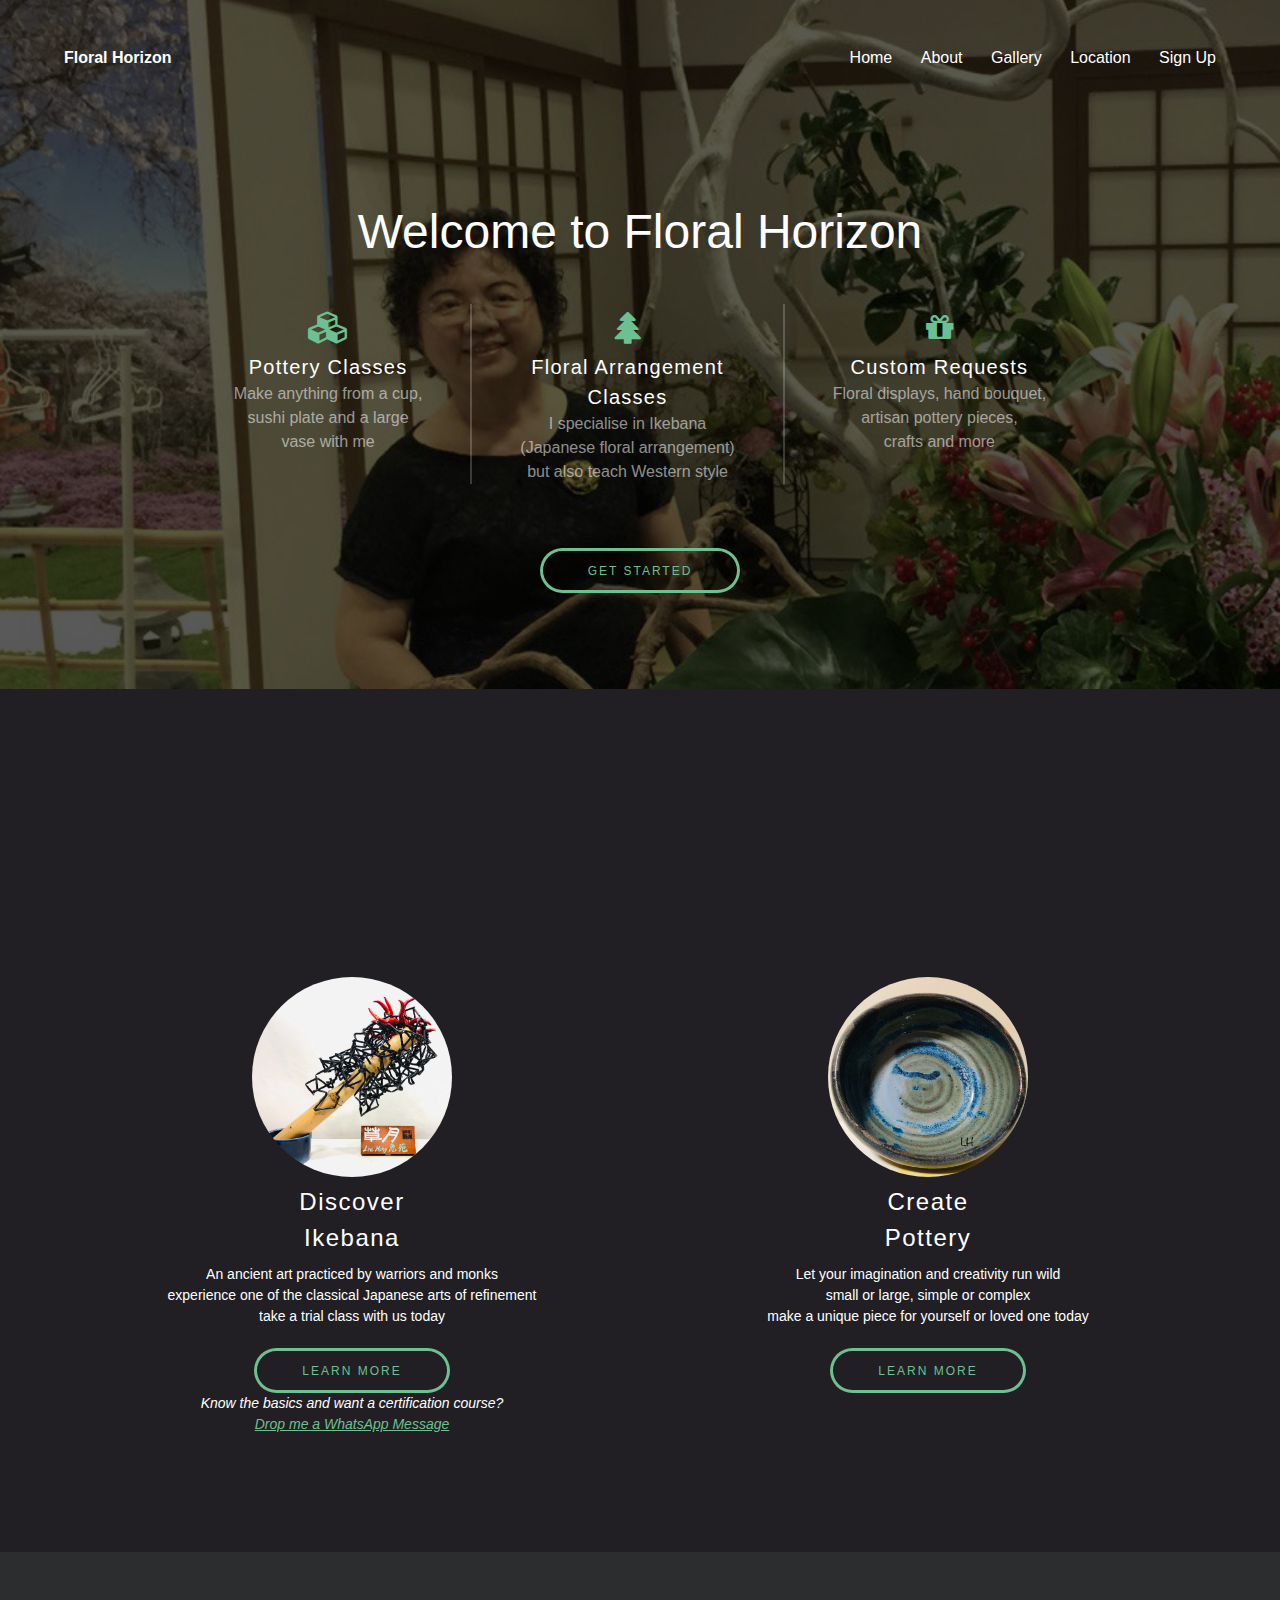
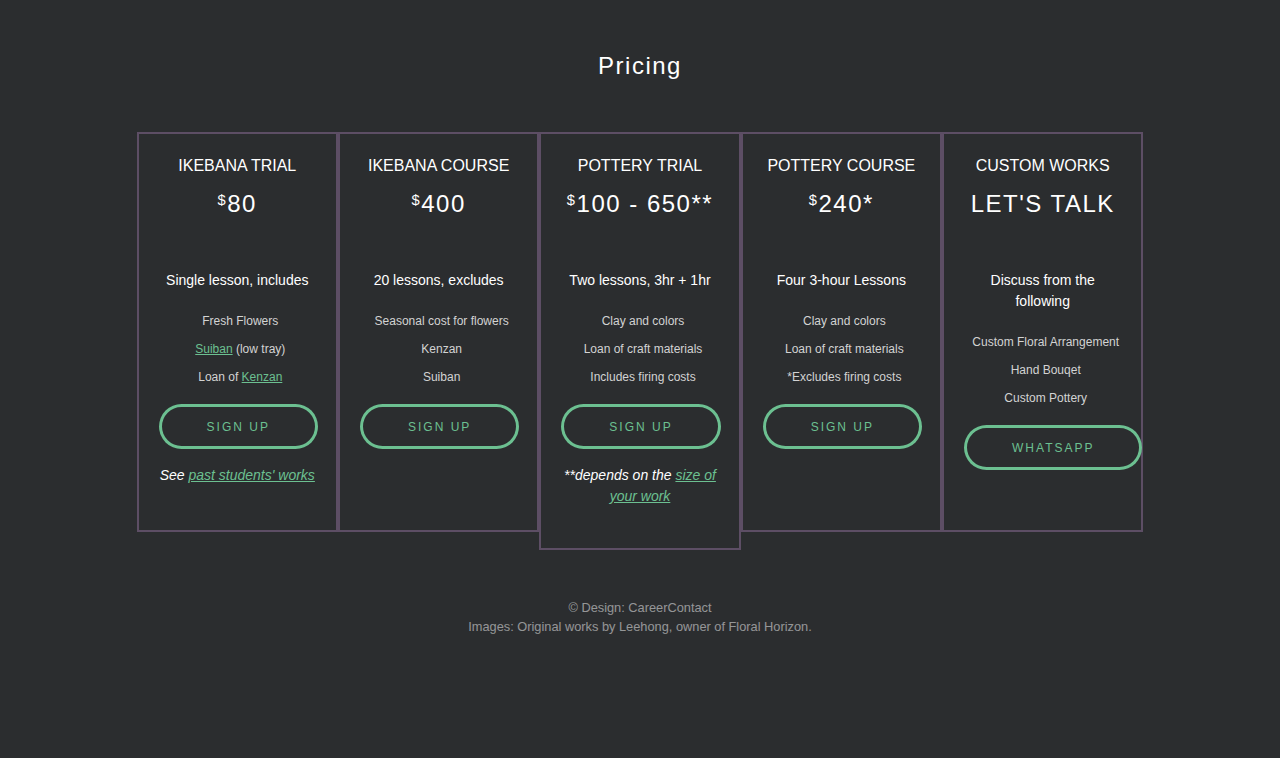
==== commit 68176ccd: "corrected typo and display for banner" ====
--- a/index.html
+++ b/index.html
@@ -21,7 +21,7 @@
                         <a href="https://g.page/floral-horizon?share">Location</a>
 						<a href="https://calendly.com/floralhorizon">Sign Up</a>
 					</nav>
-					<!-- <a href="#navPanel" class="navPanelToggle"><span class="fa fa-bars"></span></a> -->
+					<a href="#navPanel" class="navPanelToggle"><span class="fa fa-bars"></span></a>
 				</div>
 			</header>
 
@@ -29,7 +29,7 @@
 			<section id="banner">
 				<div class="inner">
 					<header>
-						<h1>Welcome to Floral Hoizon</h1>
+						<h1>Welcome to Floral Horizon</h1>
 					</header>
 
 					<div class="flex ">
@@ -41,7 +41,7 @@
 
                         <div>
 							<span class="icon fa-tree"></span>
-							<h3>Floral Arrangement Classes</h3>
+							<h3>Floral Arrangement<br>Classes</h3>
 							<p>I specialise in Ikebana <br>(Japanese floral arrangement)<br> but also teach Western style</p>
 						</div>
 
@@ -128,7 +128,7 @@
                             <li>Kenzan </li>
                             <li>Suiban </li>
                           </ul>   
-                          <a href="" class="button1">Sign Up</a> 
+                          <a href="https://calendly.com/floralhorizon/ikebanacourse" class="button1">Sign Up</a> 
                         </div>
                         <div class="grid-1-5">
                           <h2>Pottery Trial</h2>
@@ -139,7 +139,7 @@
                             <li>Loan of craft materials</li>
                             <li>Includes firing costs</li>
                           </ul> 
-                          <a href="" class="button1">Sign Up</a>   
+                          <a href="https://calendly.com/floralhorizon/custom-pottery-class" class="button1">Sign Up</a>   
                           <i><p class ="pt-3">**depends on the <a href="https://www.notion.so/leekahhow/Floral-Horizon-Custom-Pottery-Lesson-1-pax-33af28dbe95b40aa8fe22bbaa8488598">size of your work</a></p></i>
 
                         </div>
@@ -152,7 +152,7 @@
                             <li>Loan of craft materials</li>
                             <li>*Excludes firing costs</li>
                           </ul> 
-                          <a href="" class="button1">Sign Up</a>   
+                          <a href="https://calendly.com/floralhorizon/pottery-course" class="button1">Sign Up</a>   
                         </div>
                         <div class="grid-1-5">
                           <h2>Custom Works</h2>
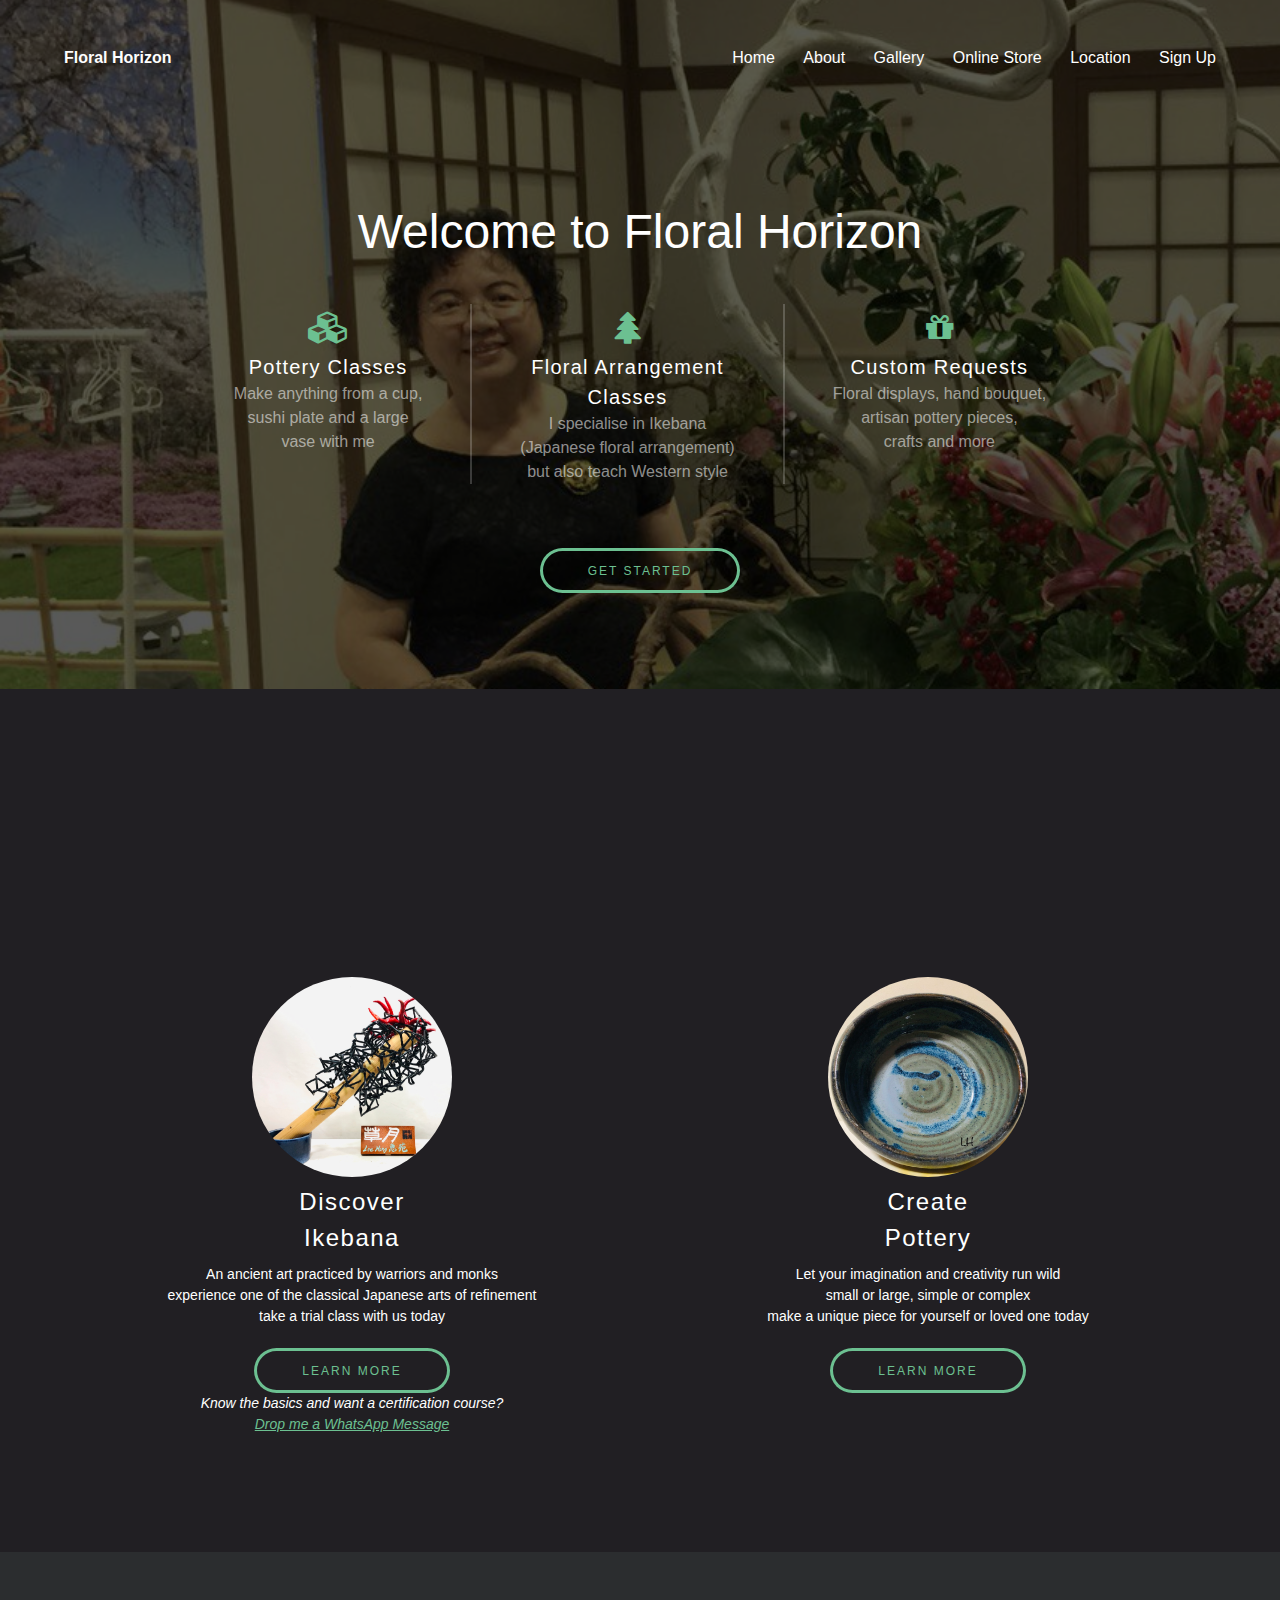
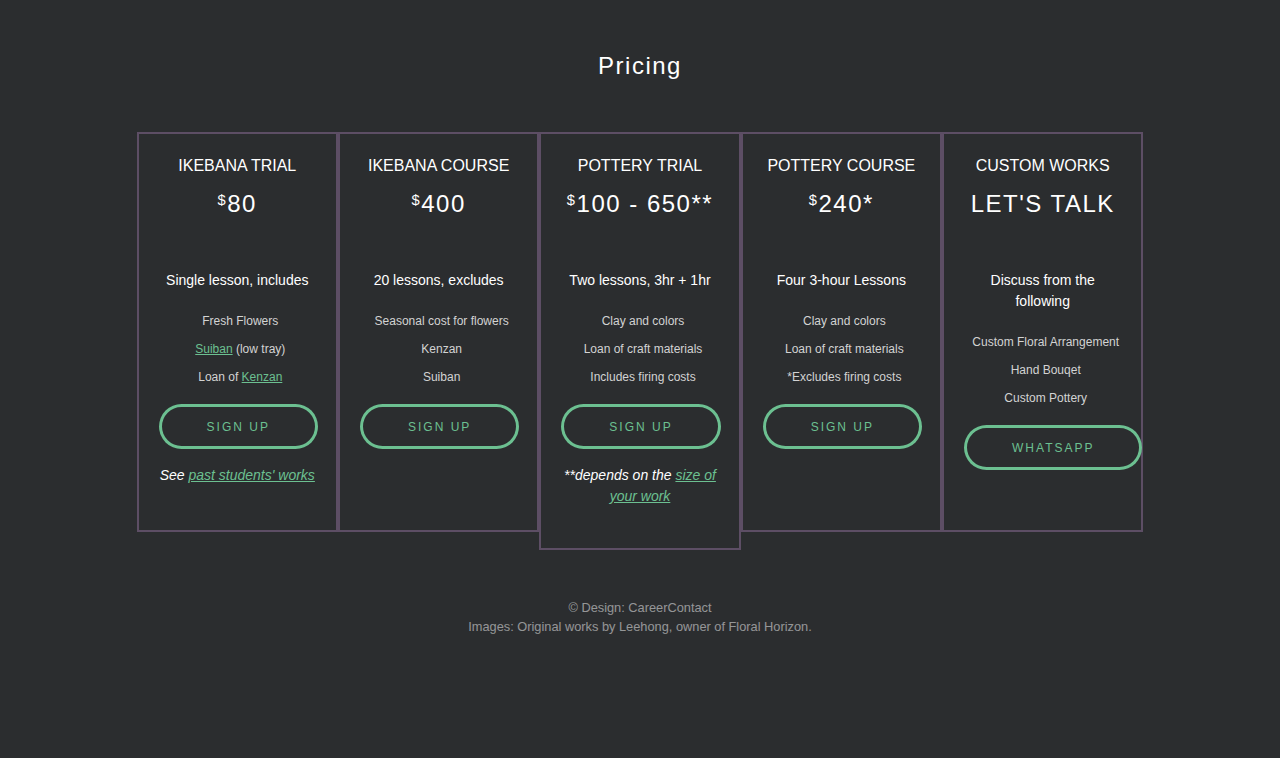
==== commit 5c10a70e: "added online Notion store link to navbar" ====
--- a/index.html
+++ b/index.html
@@ -18,6 +18,7 @@
 						<a href="index.html">Home</a>
                         <a href="about.html">About</a>
                         <a href="https://photos.app.goo.gl/8CASXF6sVvpEAdKy6">Gallery</a>
+						<a href="bit.ly/FHinventory">Online Store</a>
                         <a href="https://g.page/floral-horizon?share">Location</a>
 						<a href="https://calendly.com/floralhorizon">Sign Up</a>
 					</nav>
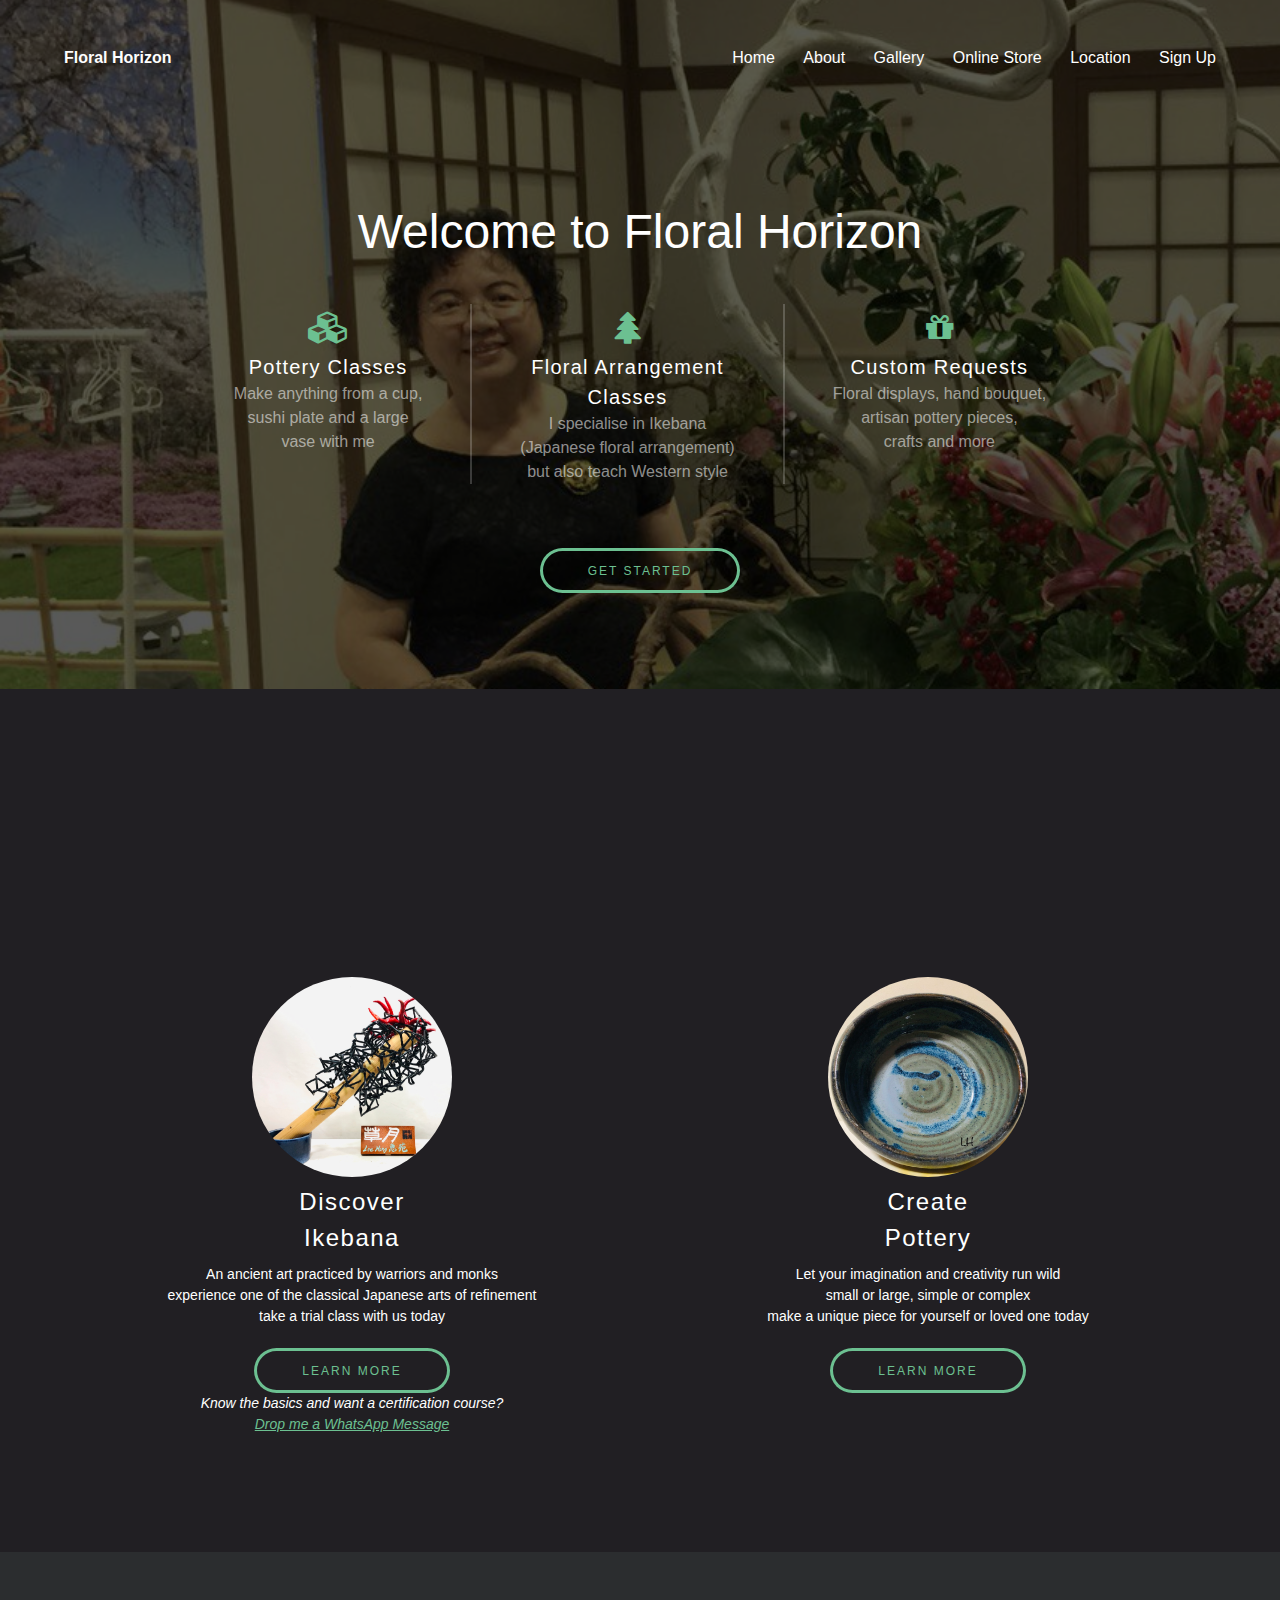
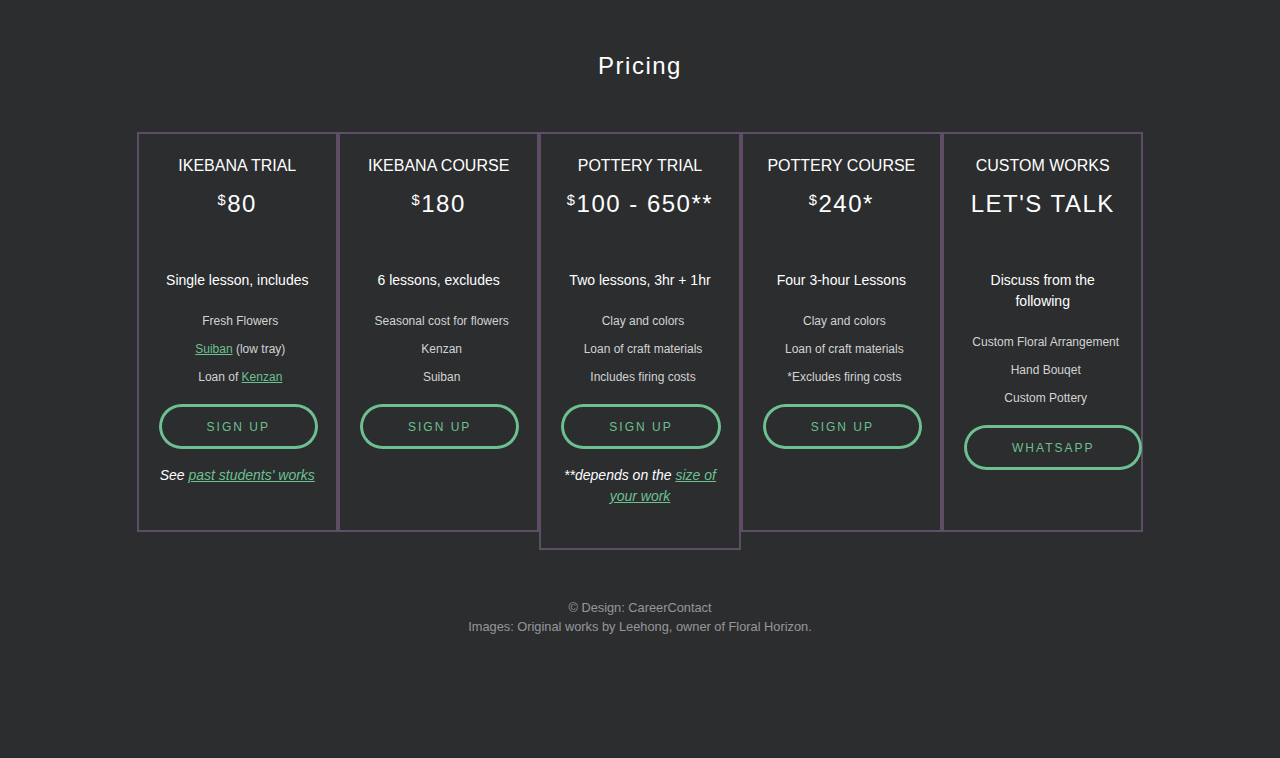
==== commit bf4cbee9: "updated pricing" ====
--- a/index.html
+++ b/index.html
@@ -7,6 +7,17 @@
 		<meta charset="utf-8" />
 		<meta name="viewport" content="width=device-width, initial-scale=1" />
 		<link rel="stylesheet" href="assets/css/main.css" />
+		
+		<!-- Global site tag (gtag.js) - Google Analytics -->
+<script async src="https://www.googletagmanager.com/gtag/js?id=UA-130244110-2">
+</script>
+<script>
+  window.dataLayer = window.dataLayer || [];
+  function gtag(){dataLayer.push(arguments);}
+  gtag('js', new Date());
+
+  gtag('config', 'UA-130244110-2');
+</script>
 	</head>
 	<body>
 
@@ -18,7 +29,7 @@
 						<a href="index.html">Home</a>
                         <a href="about.html">About</a>
                         <a href="https://photos.app.goo.gl/8CASXF6sVvpEAdKy6">Gallery</a>
-						<a href="bit.ly/FHinventory">Online Store</a>
+						<a href="https://bit.ly/FHinventory">Online Store</a>
                         <a href="https://g.page/floral-horizon?share">Location</a>
 						<a href="https://calendly.com/floralhorizon">Sign Up</a>
 					</nav>
@@ -122,8 +133,8 @@
                         </div>
                         <div class="grid-1-5">
                           <h2>Ikebana Course</h2>
-                          <h3><sup>$</sup>400</h3>
-                          <p>20 lessons, excludes</p>
+                          <h3><sup>$</sup>180</h3>
+                          <p>6 lessons, excludes</p>
                           <ul>
                             <li>Seasonal cost for flowers</li>
                             <li>Kenzan </li>
@@ -181,4 +192,4 @@
 			<script src="assets/js/main.js"></script>
 
 	</body>
-</html>+</html>
